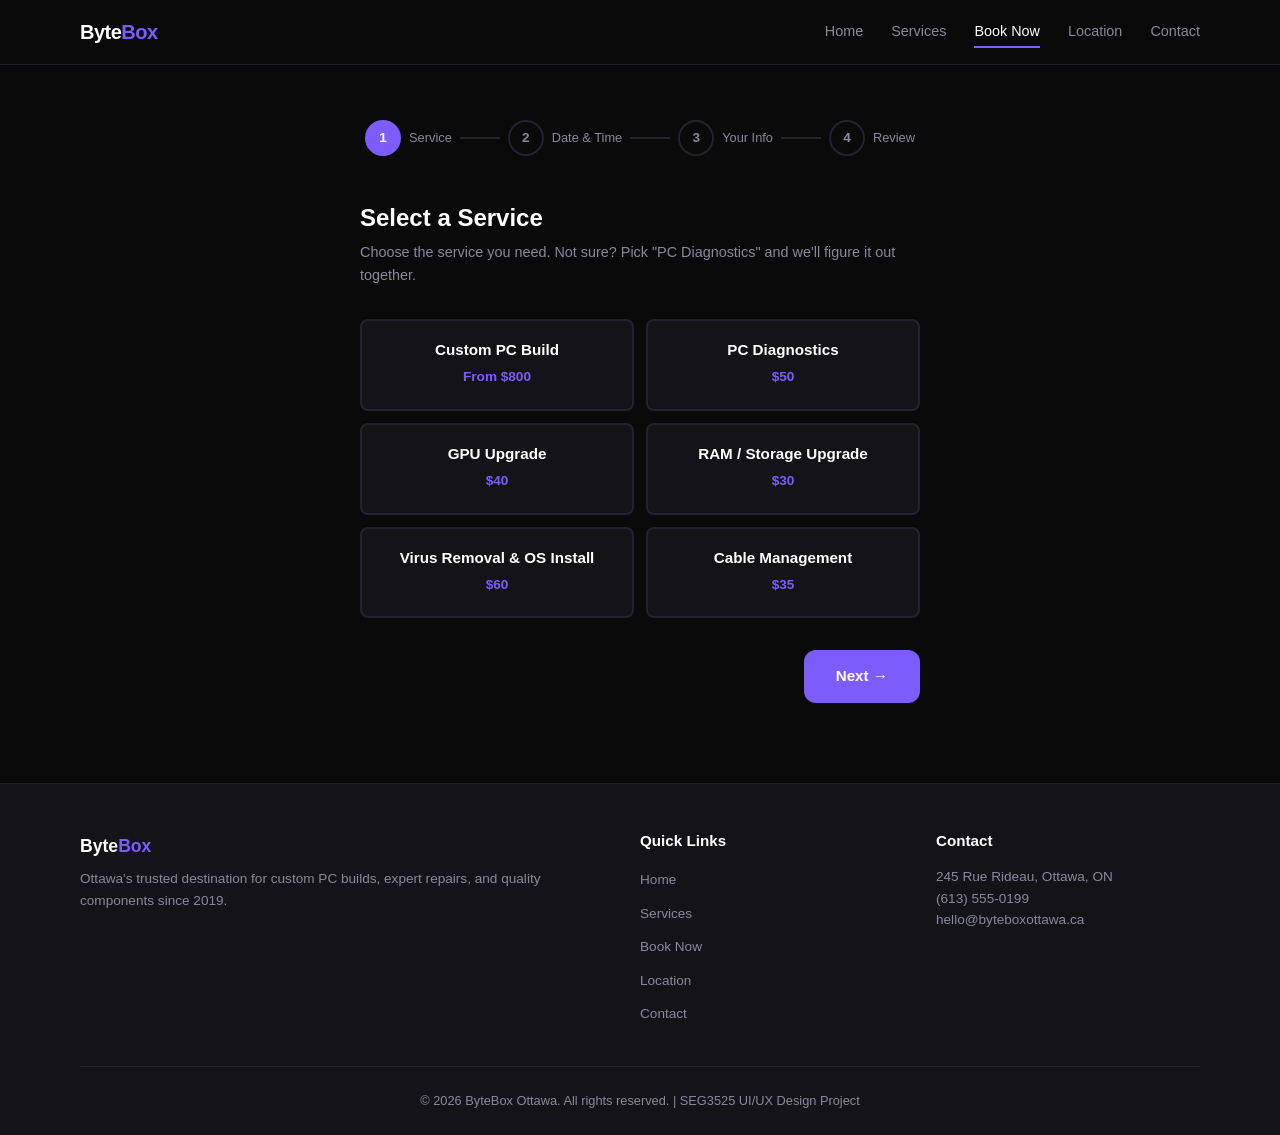
==== booking.html @ 7d493a4e "SEG3525 Project 2 - ByteBox Ottawa PC parts store" ====
<!DOCTYPE html>
<html lang="en">
<head>
  <meta charset="UTF-8">
  <meta name="viewport" content="width=device-width, initial-scale=1.0">
  <title>Book a Service — ByteBox Ottawa</title>
  <link rel="stylesheet" href="css/styles.css">
</head>
<body>

  <nav class="nav">
    <div class="container">
      <a href="index.html" class="nav-logo">Byte<span>Box</span></a>
      <div class="nav-links">
        <a href="index.html">Home</a>
        <a href="services.html">Services</a>
        <a href="booking.html">Book Now</a>
        <a href="location.html">Location</a>
        <a href="contact.html">Contact</a>
      </div>
      <div class="hamburger" aria-label="Toggle menu" role="button" tabindex="0">
        <span></span><span></span><span></span>
      </div>
    </div>
  </nav>

  <section class="booking-section">
    <div class="container">

      <!-- Progress Bar -->
      <div class="progress-bar">
        <div class="progress-step active">
          <div class="circle">1</div>
          <div class="label">Service</div>
        </div>
        <div class="progress-line"></div>
        <div class="progress-step">
          <div class="circle">2</div>
          <div class="label">Date & Time</div>
        </div>
        <div class="progress-line"></div>
        <div class="progress-step">
          <div class="circle">3</div>
          <div class="label">Your Info</div>
        </div>
        <div class="progress-line"></div>
        <div class="progress-step">
          <div class="circle">4</div>
          <div class="label">Review</div>
        </div>
      </div>

      <form id="bookingForm" novalidate>

        <!-- Step 1: Service -->
        <div class="form-step active" data-step="1">
          <h2>Select a Service</h2>
          <p class="step-desc">Choose the service you need. Not sure? Pick "PC Diagnostics" and we'll figure it out together.</p>
          <div class="service-options">
            <div class="service-option" data-service="custom-build">
              <h4>Custom PC Build</h4>
              <span>From $800</span>
            </div>
            <div class="service-option" data-service="diagnostics">
              <h4>PC Diagnostics</h4>
              <span>$50</span>
            </div>
            <div class="service-option" data-service="gpu-upgrade">
              <h4>GPU Upgrade</h4>
              <span>$40</span>
            </div>
            <div class="service-option" data-service="ram-storage">
              <h4>RAM / Storage Upgrade</h4>
              <span>$30</span>
            </div>
            <div class="service-option" data-service="virus-removal">
              <h4>Virus Removal & OS Install</h4>
              <span>$60</span>
            </div>
            <div class="service-option" data-service="cable-management">
              <h4>Cable Management</h4>
              <span>$35</span>
            </div>
          </div>
          <div class="form-actions">
            <div></div>
            <button type="button" class="btn btn-primary" data-next>Next →</button>
          </div>
        </div>

        <!-- Step 2: Date & Time -->
        <div class="form-step" data-step="2">
          <h2>Pick a Date & Time</h2>
          <p class="step-desc">We're open Monday–Saturday, 9 AM – 6 PM. Choose a slot that works for you.</p>
          <div class="form-row">
            <div class="form-group">
              <label for="bookDate">Date</label>
              <input type="date" id="bookDate" required>
              <div class="error-msg">Please select a valid future date.</div>
            </div>
            <div class="form-group">
              <label for="bookTime">Preferred Time</label>
              <select id="bookTime" required>
                <option value="">Select a time…</option>
                <option>9:00 AM</option>
                <option>10:00 AM</option>
                <option>11:00 AM</option>
                <option>12:00 PM</option>
                <option>1:00 PM</option>
                <option>2:00 PM</option>
                <option>3:00 PM</option>
                <option>4:00 PM</option>
                <option>5:00 PM</option>
              </select>
              <div class="error-msg">Please select a time.</div>
            </div>
          </div>
          <div class="form-actions">
            <button type="button" class="btn btn-secondary" data-prev>← Back</button>
            <button type="button" class="btn btn-primary" data-next>Next →</button>
          </div>
        </div>

        <!-- Step 3: Client Info -->
        <div class="form-step" data-step="3">
          <h2>Your Information</h2>
          <p class="step-desc">We'll use this to confirm your appointment and reach out if needed.</p>
          <div class="form-row">
            <div class="form-group">
              <label for="clientName">Full Name</label>
              <input type="text" id="clientName" placeholder="John Doe" required>
              <div class="error-msg">Please enter your name.</div>
            </div>
            <div class="form-group">
              <label for="clientEmail">Email</label>
              <input type="email" id="clientEmail" placeholder="john@example.com" required>
              <div class="error-msg">Please enter a valid email.</div>
            </div>
          </div>
          <div class="form-row">
            <div class="form-group">
              <label for="clientPhone">Phone</label>
              <input type="tel" id="clientPhone" placeholder="(613) 555-0100" required>
              <div class="error-msg">Please enter your phone number.</div>
            </div>
            <div class="form-group">
              <label for="bikeType">PC Type / Brand</label>
              <select id="bikeType" required>
                <option value="">Select…</option>
                <option>Desktop — Custom Build</option>
                <option>Desktop — Pre-built</option>
                <option>Laptop</option>
                <option>Workstation</option>
                <option>Other</option>
              </select>
              <div class="error-msg">Please select your PC type.</div>
            </div>
          </div>
          <div class="form-group">
            <label for="bookNotes">Additional Notes (optional)</label>
            <textarea id="bookNotes" placeholder="Describe the issue or what you're looking for…"></textarea>
          </div>
          <div class="form-actions">
            <button type="button" class="btn btn-secondary" data-prev>← Back</button>
            <button type="button" class="btn btn-primary" data-next>Review Booking →</button>
          </div>
        </div>

        <!-- Step 4: Review -->
        <div class="form-step" data-step="4">
          <h2>Review Your Booking</h2>
          <p class="step-desc">Please confirm everything looks correct before submitting.</p>
          <div class="review-block">
            <h4>Service</h4>
            <div class="review-row"><span class="label">Service</span><span id="revService"></span></div>
            <div class="review-row"><span class="label">Date</span><span id="revDate"></span></div>
            <div class="review-row"><span class="label">Time</span><span id="revTime"></span></div>
          </div>
          <div class="review-block">
            <h4>Your Details</h4>
            <div class="review-row"><span class="label">Name</span><span id="revName"></span></div>
            <div class="review-row"><span class="label">Email</span><span id="revEmail"></span></div>
            <div class="review-row"><span class="label">Phone</span><span id="revPhone"></span></div>
            <div class="review-row"><span class="label">PC Type</span><span id="revPc"></span></div>
          </div>
          <div class="form-actions">
            <button type="button" class="btn btn-secondary" data-prev>← Back</button>
            <button type="button" class="btn btn-primary" id="submitBooking">Confirm Booking ✓</button>
          </div>
        </div>

      </form>
    </div>
  </section>

  <footer class="footer">
    <div class="container">
      <div class="footer-grid">
        <div>
          <div class="footer-logo">Byte<span>Box</span></div>
          <p>Ottawa's trusted destination for custom PC builds, expert repairs, and quality components since 2019.</p>
        </div>
        <div>
          <h4>Quick Links</h4>
          <ul>
            <li><a href="index.html">Home</a></li>
            <li><a href="services.html">Services</a></li>
            <li><a href="booking.html">Book Now</a></li>
            <li><a href="location.html">Location</a></li>
            <li><a href="contact.html">Contact</a></li>
          </ul>
        </div>
        <div>
          <h4>Contact</h4>
          <p>245 Rue Rideau, Ottawa, ON</p>
          <p>(613) 555-0199</p>
          <p>hello@byteboxottawa.ca</p>
        </div>
      </div>
      <div class="footer-bottom">© 2026 ByteBox Ottawa. All rights reserved. | SEG3525 UI/UX Design Project</div>
    </div>
  </footer>

  <script src="js/main.js"></script>
</body>
</html>
---- css/styles.css ----
/* ===== RESET & BASE ===== */
*,*::before,*::after{margin:0;padding:0;box-sizing:border-box}
:root{
  --bg:#0a0a0a;--bg-card:#141418;--bg-card-hover:#1a1a22;
  --text:#e8e8ed;--text-muted:#8888a0;--text-heading:#ffffff;
  --accent:#7c5cfc;--accent-hover:#9b82fd;--accent-glow:rgba(124,92,252,.15);
  --border:#222230;--error:#f44;--success:#2ecc71;
  --radius:12px;--radius-sm:8px;
  --font:-apple-system,BlinkMacSystemFont,"Segoe UI",Roboto,Helvetica,Arial,sans-serif;
  --transition:.25s ease;
  --max-w:1120px;
}
html{scroll-behavior:smooth;font-size:16px}
body{font-family:var(--font);background:var(--bg);color:var(--text);line-height:1.6;-webkit-font-smoothing:antialiased}
a{color:var(--accent);text-decoration:none;transition:color var(--transition)}
a:hover{color:var(--accent-hover)}
img{max-width:100%;display:block}
ul{list-style:none}
button,input,select,textarea{font:inherit;color:inherit;border:none;outline:none;background:none}
h1,h2,h3,h4{color:var(--text-heading);line-height:1.2;font-weight:700}
.container{width:90%;max-width:var(--max-w);margin:0 auto}

/* ===== NAV ===== */
.nav{position:fixed;top:0;left:0;width:100%;z-index:100;background:rgba(10,10,10,.85);backdrop-filter:blur(12px);border-bottom:1px solid var(--border);transition:background var(--transition)}
.nav .container{display:flex;align-items:center;justify-content:space-between;height:64px}
.nav-logo{font-size:1.25rem;font-weight:800;color:var(--text-heading);letter-spacing:-.5px}
.nav-logo span{color:var(--accent)}
.nav-links{display:flex;gap:28px}
.nav-links a{color:var(--text-muted);font-size:.9rem;font-weight:500;position:relative;transition:color var(--transition)}
.nav-links a::after{content:"";position:absolute;bottom:-4px;left:0;width:0;height:2px;background:var(--accent);transition:width var(--transition)}
.nav-links a:hover,.nav-links a.active{color:var(--text-heading)}
.nav-links a:hover::after,.nav-links a.active::after{width:100%}
.hamburger{display:none;flex-direction:column;gap:5px;cursor:pointer;padding:4px}
.hamburger span{display:block;width:24px;height:2px;background:var(--text);transition:var(--transition)}
.hamburger.open span:nth-child(1){transform:rotate(45deg) translate(5px,5px)}
.hamburger.open span:nth-child(2){opacity:0}
.hamburger.open span:nth-child(3){transform:rotate(-45deg) translate(5px,-5px)}

/* ===== HERO ===== */
.hero{padding:140px 0 80px;text-align:center;position:relative;overflow:hidden}
.hero::before{content:"";position:absolute;top:-40%;left:50%;transform:translateX(-50%);width:600px;height:600px;background:radial-gradient(circle,var(--accent-glow) 0%,transparent 70%);pointer-events:none}
.hero h1{font-size:clamp(2rem,5vw,3.4rem);margin-bottom:16px;position:relative}
.hero p{font-size:clamp(1rem,2.5vw,1.2rem);color:var(--text-muted);max-width:560px;margin:0 auto 32px}
.btn{display:inline-flex;align-items:center;gap:8px;padding:14px 32px;border-radius:var(--radius);font-weight:600;font-size:.95rem;cursor:pointer;transition:all var(--transition)}
.btn-primary{background:var(--accent);color:#fff}
.btn-primary:hover{background:var(--accent-hover);transform:translateY(-2px);box-shadow:0 8px 24px var(--accent-glow);color:#fff}
.btn-secondary{border:1px solid var(--border);color:var(--text)}
.btn-secondary:hover{border-color:var(--accent);color:var(--accent);transform:translateY(-2px)}
.hero-actions{display:flex;gap:16px;justify-content:center;flex-wrap:wrap}

/* ===== SECTION ===== */
.section{padding:80px 0}
.section-title{font-size:clamp(1.5rem,3vw,2rem);text-align:center;margin-bottom:12px}
.section-sub{text-align:center;color:var(--text-muted);max-width:540px;margin:0 auto 48px;font-size:.95rem}

/* ===== CARDS ===== */
.card-grid{display:grid;grid-template-columns:repeat(auto-fill,minmax(300px,1fr));gap:24px}
.card{background:var(--bg-card);border:1px solid var(--border);border-radius:var(--radius);padding:32px;transition:all var(--transition);position:relative;overflow:hidden}
.card:hover{border-color:var(--accent);transform:translateY(-4px);box-shadow:0 12px 32px rgba(0,0,0,.3)}
.card-icon{width:48px;height:48px;border-radius:var(--radius-sm);background:var(--accent-glow);display:flex;align-items:center;justify-content:center;margin-bottom:20px}
.card-icon svg{width:24px;height:24px;stroke:var(--accent);fill:none;stroke-width:2;stroke-linecap:round;stroke-linejoin:round}
.card h3{font-size:1.15rem;margin-bottom:8px}
.card p{color:var(--text-muted);font-size:.9rem;margin-bottom:16px}
.card-price{font-size:1.1rem;font-weight:700;color:var(--accent)}
.card-link{display:inline-flex;align-items:center;gap:4px;font-size:.85rem;font-weight:600;color:var(--accent);margin-top:12px}
.card-link:hover{gap:8px}

/* ===== TESTIMONIALS ===== */
.testimonials-grid{display:grid;grid-template-columns:repeat(auto-fill,minmax(300px,1fr));gap:24px}
.testimonial{background:var(--bg-card);border:1px solid var(--border);border-radius:var(--radius);padding:28px}
.testimonial-stars{color:#f5a623;margin-bottom:12px;font-size:1rem;letter-spacing:2px}
.testimonial p{font-style:italic;color:var(--text-muted);margin-bottom:16px;font-size:.95rem}
.testimonial-author{font-weight:600;font-size:.9rem;color:var(--text-heading)}

/* ===== HOURS ===== */
.hours-bar{background:var(--bg-card);border:1px solid var(--border);border-radius:var(--radius);padding:32px;text-align:center;margin-top:48px}
.hours-bar h3{margin-bottom:16px}
.hours-list{display:flex;justify-content:center;gap:32px;flex-wrap:wrap}
.hours-list div{color:var(--text-muted);font-size:.9rem}
.hours-list strong{color:var(--text-heading)}

/* ===== SERVICES PAGE ===== */
.services-grid{display:grid;grid-template-columns:repeat(auto-fill,minmax(320px,1fr));gap:24px}
.service-card{background:var(--bg-card);border:1px solid var(--border);border-radius:var(--radius);padding:32px;transition:all var(--transition);cursor:pointer}
.service-card:hover{border-color:var(--accent);transform:translateY(-4px);box-shadow:0 12px 32px rgba(0,0,0,.3)}
.service-card .card-icon{margin-bottom:16px}
.service-card h3{margin-bottom:8px}
.service-card p{color:var(--text-muted);font-size:.9rem;margin-bottom:16px;min-height:40px}
.service-card .price-row{display:flex;justify-content:space-between;align-items:center}

/* ===== BOOKING ===== */
.booking-section{padding:120px 0 80px}
.progress-bar{display:flex;justify-content:center;gap:8px;margin-bottom:48px}
.progress-step{display:flex;align-items:center;gap:8px}
.progress-step .circle{width:36px;height:36px;border-radius:50%;border:2px solid var(--border);display:flex;align-items:center;justify-content:center;font-size:.85rem;font-weight:700;color:var(--text-muted);transition:all var(--transition)}
.progress-step.active .circle{border-color:var(--accent);background:var(--accent);color:#fff}
.progress-step.done .circle{border-color:var(--success);background:var(--success);color:#fff}
.progress-step .label{font-size:.8rem;color:var(--text-muted);display:none}
.progress-line{width:40px;height:2px;background:var(--border);align-self:center}
.progress-line.active{background:var(--accent)}

.form-step{display:none;max-width:560px;margin:0 auto}
.form-step.active{display:block;animation:fadeUp .35s ease}
@keyframes fadeUp{from{opacity:0;transform:translateY(16px)}to{opacity:1;transform:translateY(0)}}
.form-step h2{font-size:1.5rem;margin-bottom:8px}
.form-step .step-desc{color:var(--text-muted);margin-bottom:32px;font-size:.9rem}

.service-options{display:grid;grid-template-columns:1fr 1fr;gap:12px}
.service-option{background:var(--bg-card);border:2px solid var(--border);border-radius:var(--radius-sm);padding:20px;cursor:pointer;transition:all var(--transition);text-align:center}
.service-option:hover{border-color:var(--accent)}
.service-option.selected{border-color:var(--accent);background:var(--accent-glow)}
.service-option h4{font-size:.95rem;margin-bottom:4px}
.service-option span{font-size:.85rem;color:var(--accent);font-weight:600}

.form-group{margin-bottom:20px}
.form-group label{display:block;font-size:.85rem;font-weight:600;margin-bottom:6px;color:var(--text-heading)}
.form-group input,.form-group select,.form-group textarea{width:100%;padding:12px 16px;background:var(--bg-card);border:1px solid var(--border);border-radius:var(--radius-sm);color:var(--text);font-size:.95rem;transition:border-color var(--transition)}
.form-group input:focus,.form-group select:focus,.form-group textarea:focus{border-color:var(--accent)}
.form-group textarea{resize:vertical;min-height:100px}
.form-group .error-msg{color:var(--error);font-size:.8rem;margin-top:4px;display:none}
.form-group.has-error input,.form-group.has-error select{border-color:var(--error)}
.form-group.has-error .error-msg{display:block}
.form-row{display:grid;grid-template-columns:1fr 1fr;gap:16px}

.form-actions{display:flex;justify-content:space-between;margin-top:32px;gap:12px}

/* Review */
.review-block{background:var(--bg-card);border:1px solid var(--border);border-radius:var(--radius);padding:24px;margin-bottom:24px}
.review-block h4{margin-bottom:12px;font-size:1rem}
.review-row{display:flex;justify-content:space-between;padding:8px 0;border-bottom:1px solid var(--border);font-size:.9rem}
.review-row:last-child{border:none}
.review-row .label{color:var(--text-muted)}

/* ===== CONFIRMATION ===== */
.confirm-box{max-width:560px;margin:0 auto;text-align:center;padding:120px 0 80px}
.confirm-icon{width:80px;height:80px;border-radius:50%;background:rgba(46,204,113,.15);display:flex;align-items:center;justify-content:center;margin:0 auto 24px}
.confirm-icon svg{width:40px;height:40px;stroke:var(--success);fill:none;stroke-width:2.5}
.confirm-box h1{font-size:2rem;margin-bottom:8px}
.confirm-box .ref{color:var(--accent);font-size:1.1rem;margin-bottom:32px}
.confirm-details{background:var(--bg-card);border:1px solid var(--border);border-radius:var(--radius);padding:24px;text-align:left;margin-bottom:32px}
.confirm-details .review-row .label{color:var(--text-muted)}
.confirm-actions{display:flex;gap:12px;justify-content:center;flex-wrap:wrap}

/* ===== LOCATION ===== */
.map-container{border-radius:var(--radius);overflow:hidden;border:1px solid var(--border);margin-bottom:48px}
.map-container iframe{width:100%;height:400px;border:0}
.location-grid{display:grid;grid-template-columns:1fr 1fr;gap:24px}
.info-card{background:var(--bg-card);border:1px solid var(--border);border-radius:var(--radius);padding:28px}
.info-card h3{margin-bottom:16px;font-size:1.1rem}
.info-card p,.info-card li{color:var(--text-muted);font-size:.9rem;margin-bottom:8px}
.info-card li{padding-left:16px;position:relative}
.info-card li::before{content:"→";position:absolute;left:0;color:var(--accent)}
.hours-table{width:100%}
.hours-table tr{border-bottom:1px solid var(--border)}
.hours-table td{padding:10px 0;font-size:.9rem}
.hours-table td:first-child{color:var(--text-heading);font-weight:500}
.hours-table td:last-child{text-align:right;color:var(--text-muted)}

/* ===== CONTACT ===== */
.contact-grid{display:grid;grid-template-columns:1fr 1fr;gap:32px}
.contact-form{background:var(--bg-card);border:1px solid var(--border);border-radius:var(--radius);padding:32px}
.contact-info-panel h3{margin-bottom:16px;font-size:1.1rem}
.contact-info-panel .info-item{display:flex;gap:12px;align-items:flex-start;margin-bottom:20px}
.contact-info-panel .info-item .icon-wrap{width:40px;height:40px;border-radius:var(--radius-sm);background:var(--accent-glow);display:flex;align-items:center;justify-content:center;flex-shrink:0}
.contact-info-panel .info-item .icon-wrap svg{width:20px;height:20px;stroke:var(--accent);fill:none;stroke-width:2}
.contact-info-panel .info-item .info-text p{color:var(--text-muted);font-size:.9rem}
.contact-info-panel .info-item .info-text strong{color:var(--text-heading);font-size:.9rem}
.social-links{display:flex;gap:12px;margin-top:24px}
.social-links a{width:40px;height:40px;border-radius:var(--radius-sm);border:1px solid var(--border);display:flex;align-items:center;justify-content:center;transition:all var(--transition)}
.social-links a:hover{border-color:var(--accent);background:var(--accent-glow)}
.social-links a svg{width:18px;height:18px;stroke:var(--text-muted);fill:none;stroke-width:2}
.social-links a:hover svg{stroke:var(--accent)}

/* FAQ */
.faq-section{margin-top:64px}
.faq-item{background:var(--bg-card);border:1px solid var(--border);border-radius:var(--radius-sm);margin-bottom:12px;overflow:hidden}
.faq-question{padding:20px 24px;cursor:pointer;display:flex;justify-content:space-between;align-items:center;font-weight:600;font-size:.95rem;transition:color var(--transition)}
.faq-question:hover{color:var(--accent)}
.faq-question .arrow{transition:transform var(--transition);color:var(--text-muted)}
.faq-item.open .faq-question .arrow{transform:rotate(180deg)}
.faq-answer{max-height:0;overflow:hidden;transition:max-height .35s ease,padding .35s ease}
.faq-item.open .faq-answer{max-height:200px}
.faq-answer p{padding:0 24px 20px;color:var(--text-muted);font-size:.9rem}

/* ===== FOOTER ===== */
.footer{background:var(--bg-card);border-top:1px solid var(--border);padding:48px 0 24px}
.footer-grid{display:grid;grid-template-columns:2fr 1fr 1fr;gap:32px;margin-bottom:32px}
.footer h4{font-size:.95rem;margin-bottom:16px}
.footer p,.footer a{color:var(--text-muted);font-size:.85rem}
.footer ul li{margin-bottom:8px}
.footer ul a:hover{color:var(--accent)}
.footer-logo{font-size:1.1rem;font-weight:800;color:var(--text-heading);margin-bottom:8px}
.footer-logo span{color:var(--accent)}
.footer-bottom{border-top:1px solid var(--border);padding-top:24px;text-align:center;color:var(--text-muted);font-size:.8rem}

/* ===== TOAST ===== */
.toast{position:fixed;bottom:24px;right:24px;background:var(--success);color:#fff;padding:14px 24px;border-radius:var(--radius-sm);font-size:.9rem;font-weight:600;transform:translateY(100px);opacity:0;transition:all .35s ease;z-index:200}
.toast.show{transform:translateY(0);opacity:1}

/* ===== PAGE HEADER ===== */
.page-header{padding:120px 0 40px;text-align:center}
.page-header h1{font-size:clamp(1.8rem,4vw,2.4rem);margin-bottom:8px}
.page-header p{color:var(--text-muted);font-size:1rem}

/* ===== RESPONSIVE ===== */
@media(max-width:768px){
  .nav-links{position:fixed;top:64px;left:0;width:100%;background:rgba(10,10,10,.97);flex-direction:column;align-items:center;gap:0;padding:0;max-height:0;overflow:hidden;transition:max-height .35s ease;border-bottom:1px solid var(--border)}
  .nav-links.open{max-height:400px;padding:16px 0}
  .nav-links a{padding:12px 0;width:100%;text-align:center}
  .hamburger{display:flex}
  .card-grid,.services-grid,.service-options{grid-template-columns:1fr}
  .testimonials-grid{grid-template-columns:1fr}
  .location-grid,.contact-grid{grid-template-columns:1fr}
  .form-row{grid-template-columns:1fr}
  .footer-grid{grid-template-columns:1fr}
  .hours-list{flex-direction:column;gap:8px}
  .progress-step .label{display:none}
  .hero{padding:120px 0 60px}
  .section{padding:60px 0}
}
@media(min-width:769px){
  .progress-step .label{display:block}
}
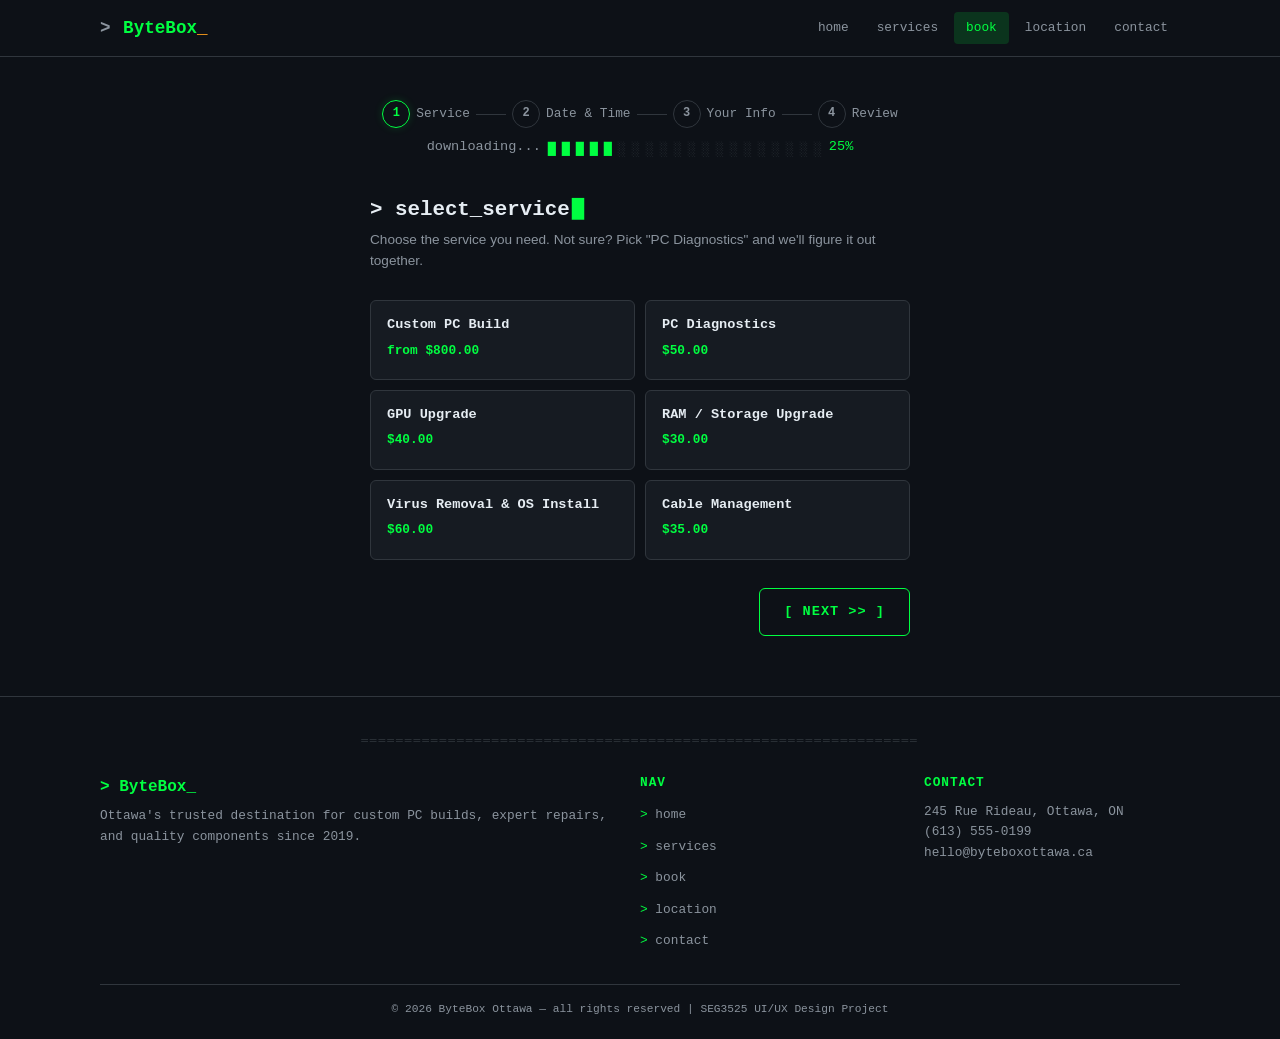
==== commit d43ec336: "Redesign: retro terminal PC enthusiast theme" ====
--- a/booking.html
+++ b/booking.html
@@ -10,13 +10,13 @@
 
   <nav class="nav">
     <div class="container">
-      <a href="index.html" class="nav-logo">Byte<span>Box</span></a>
+      <a href="index.html" class="nav-logo"><span class="prompt">></span> ByteBox<span>_</span></a>
       <div class="nav-links">
-        <a href="index.html">Home</a>
-        <a href="services.html">Services</a>
-        <a href="booking.html">Book Now</a>
-        <a href="location.html">Location</a>
-        <a href="contact.html">Contact</a>
+        <a href="index.html">home</a>
+        <a href="services.html">services</a>
+        <a href="booking.html">book</a>
+        <a href="location.html">location</a>
+        <a href="contact.html">contact</a>
       </div>
       <div class="hamburger" aria-label="Toggle menu" role="button" tabindex="0">
         <span></span><span></span><span></span>
@@ -27,26 +27,33 @@
   <section class="booking-section">
     <div class="container">
 
-      <!-- Progress Bar -->
+      <!-- Progress Bar (terminal style) -->
       <div class="progress-bar">
-        <div class="progress-step active">
-          <div class="circle">1</div>
-          <div class="label">Service</div>
-        </div>
-        <div class="progress-line"></div>
-        <div class="progress-step">
-          <div class="circle">2</div>
-          <div class="label">Date & Time</div>
-        </div>
-        <div class="progress-line"></div>
-        <div class="progress-step">
-          <div class="circle">3</div>
-          <div class="label">Your Info</div>
-        </div>
-        <div class="progress-line"></div>
-        <div class="progress-step">
-          <div class="circle">4</div>
-          <div class="label">Review</div>
+        <div class="progress-steps">
+          <div class="progress-step active">
+            <div class="circle">1</div>
+            <div class="label">Service</div>
+          </div>
+          <div class="progress-line"></div>
+          <div class="progress-step">
+            <div class="circle">2</div>
+            <div class="label">Date & Time</div>
+          </div>
+          <div class="progress-line"></div>
+          <div class="progress-step">
+            <div class="circle">3</div>
+            <div class="label">Your Info</div>
+          </div>
+          <div class="progress-line"></div>
+          <div class="progress-step">
+            <div class="circle">4</div>
+            <div class="label">Review</div>
+          </div>
+        </div>
+        <div class="progress-bar-visual">
+          <span id="progressText">downloading... </span>
+          <div class="bar" id="progressBar"></div>
+          <span class="progress-label" id="progressPct">25%</span>
         </div>
       </div>
 
@@ -54,54 +61,54 @@
 
         <!-- Step 1: Service -->
         <div class="form-step active" data-step="1">
-          <h2>Select a Service</h2>
+          <h2>> select_service<span class="cursor"></span></h2>
           <p class="step-desc">Choose the service you need. Not sure? Pick "PC Diagnostics" and we'll figure it out together.</p>
           <div class="service-options">
             <div class="service-option" data-service="custom-build">
               <h4>Custom PC Build</h4>
-              <span>From $800</span>
+              <span>from $800.00</span>
             </div>
             <div class="service-option" data-service="diagnostics">
               <h4>PC Diagnostics</h4>
-              <span>$50</span>
+              <span>$50.00</span>
             </div>
             <div class="service-option" data-service="gpu-upgrade">
               <h4>GPU Upgrade</h4>
-              <span>$40</span>
+              <span>$40.00</span>
             </div>
             <div class="service-option" data-service="ram-storage">
               <h4>RAM / Storage Upgrade</h4>
-              <span>$30</span>
+              <span>$30.00</span>
             </div>
             <div class="service-option" data-service="virus-removal">
               <h4>Virus Removal & OS Install</h4>
-              <span>$60</span>
+              <span>$60.00</span>
             </div>
             <div class="service-option" data-service="cable-management">
               <h4>Cable Management</h4>
-              <span>$35</span>
+              <span>$35.00</span>
             </div>
           </div>
           <div class="form-actions">
             <div></div>
-            <button type="button" class="btn btn-primary" data-next>Next →</button>
+            <button type="button" class="btn btn-primary" data-next>[ NEXT >> ]</button>
           </div>
         </div>
 
         <!-- Step 2: Date & Time -->
         <div class="form-step" data-step="2">
-          <h2>Pick a Date & Time</h2>
+          <h2>> pick_datetime<span class="cursor"></span></h2>
           <p class="step-desc">We're open Monday–Saturday, 9 AM – 6 PM. Choose a slot that works for you.</p>
           <div class="form-row">
             <div class="form-group">
-              <label for="bookDate">Date</label>
+              <label for="bookDate">date:</label>
               <input type="date" id="bookDate" required>
-              <div class="error-msg">Please select a valid future date.</div>
-            </div>
-            <div class="form-group">
-              <label for="bookTime">Preferred Time</label>
+              <div class="error-msg">ERR: please select a valid future date.</div>
+            </div>
+            <div class="form-group">
+              <label for="bookTime">time:</label>
               <select id="bookTime" required>
-                <option value="">Select a time…</option>
+                <option value="">select a time…</option>
                 <option>9:00 AM</option>
                 <option>10:00 AM</option>
                 <option>11:00 AM</option>
@@ -112,80 +119,80 @@
                 <option>4:00 PM</option>
                 <option>5:00 PM</option>
               </select>
-              <div class="error-msg">Please select a time.</div>
-            </div>
-          </div>
-          <div class="form-actions">
-            <button type="button" class="btn btn-secondary" data-prev>← Back</button>
-            <button type="button" class="btn btn-primary" data-next>Next →</button>
+              <div class="error-msg">ERR: please select a time.</div>
+            </div>
+          </div>
+          <div class="form-actions">
+            <button type="button" class="btn btn-secondary" data-prev><< back</button>
+            <button type="button" class="btn btn-primary" data-next>[ NEXT >> ]</button>
           </div>
         </div>
 
         <!-- Step 3: Client Info -->
         <div class="form-step" data-step="3">
-          <h2>Your Information</h2>
+          <h2>> user_info<span class="cursor"></span></h2>
           <p class="step-desc">We'll use this to confirm your appointment and reach out if needed.</p>
           <div class="form-row">
             <div class="form-group">
-              <label for="clientName">Full Name</label>
-              <input type="text" id="clientName" placeholder="John Doe" required>
-              <div class="error-msg">Please enter your name.</div>
-            </div>
-            <div class="form-group">
-              <label for="clientEmail">Email</label>
+              <label for="clientName">name:</label>
+              <input type="text" id="clientName" placeholder="john_doe" required>
+              <div class="error-msg">ERR: please enter your name.</div>
+            </div>
+            <div class="form-group">
+              <label for="clientEmail">email:</label>
               <input type="email" id="clientEmail" placeholder="john@example.com" required>
-              <div class="error-msg">Please enter a valid email.</div>
+              <div class="error-msg">ERR: please enter a valid email.</div>
             </div>
           </div>
           <div class="form-row">
             <div class="form-group">
-              <label for="clientPhone">Phone</label>
+              <label for="clientPhone">phone:</label>
               <input type="tel" id="clientPhone" placeholder="(613) 555-0100" required>
-              <div class="error-msg">Please enter your phone number.</div>
-            </div>
-            <div class="form-group">
-              <label for="bikeType">PC Type / Brand</label>
+              <div class="error-msg">ERR: please enter your phone number.</div>
+            </div>
+            <div class="form-group">
+              <label for="bikeType">pc_type:</label>
               <select id="bikeType" required>
-                <option value="">Select…</option>
+                <option value="">select…</option>
                 <option>Desktop — Custom Build</option>
                 <option>Desktop — Pre-built</option>
                 <option>Laptop</option>
                 <option>Workstation</option>
                 <option>Other</option>
               </select>
-              <div class="error-msg">Please select your PC type.</div>
+              <div class="error-msg">ERR: please select your PC type.</div>
             </div>
           </div>
           <div class="form-group">
-            <label for="bookNotes">Additional Notes (optional)</label>
-            <textarea id="bookNotes" placeholder="Describe the issue or what you're looking for…"></textarea>
-          </div>
-          <div class="form-actions">
-            <button type="button" class="btn btn-secondary" data-prev>← Back</button>
-            <button type="button" class="btn btn-primary" data-next>Review Booking →</button>
+            <label for="bookNotes">notes: (optional)</label>
+            <textarea id="bookNotes" placeholder="describe the issue or what you're looking for…"></textarea>
+          </div>
+          <div class="form-actions">
+            <button type="button" class="btn btn-secondary" data-prev><< back</button>
+            <button type="button" class="btn btn-primary" data-next>[ REVIEW >> ]</button>
           </div>
         </div>
 
         <!-- Step 4: Review -->
         <div class="form-step" data-step="4">
-          <h2>Review Your Booking</h2>
+          <h2>> review_booking<span class="cursor"></span></h2>
           <p class="step-desc">Please confirm everything looks correct before submitting.</p>
           <div class="review-block">
-            <h4>Service</h4>
-            <div class="review-row"><span class="label">Service</span><span id="revService"></span></div>
-            <div class="review-row"><span class="label">Date</span><span id="revDate"></span></div>
-            <div class="review-row"><span class="label">Time</span><span id="revTime"></span></div>
+            <h4>// service_details</h4>
+            <div class="review-row"><span class="label">service</span><span id="revService"></span></div>
+            <div class="review-row"><span class="label">date</span><span id="revDate"></span></div>
+            <div class="review-row"><span class="label">time</span><span id="revTime"></span></div>
           </div>
           <div class="review-block">
-            <h4>Your Details</h4>
-            <div class="review-row"><span class="label">Name</span><span id="revName"></span></div>
-            <div class="review-row"><span class="label">Email</span><span id="revEmail"></span></div>
-            <div class="review-row"><span class="label">Phone</span><span id="revPhone"></span></div>
-            <div class="review-row"><span class="label">PC Type</span><span id="revPc"></span></div>
-          </div>
-          <div class="form-actions">
-            <button type="button" class="btn btn-secondary" data-prev>← Back</button>
-            <button type="button" class="btn btn-primary" id="submitBooking">Confirm Booking ✓</button>
+            <h4>// user_details</h4>
+            <div class="review-row"><span class="label">name</span><span id="revName"></span></div>
+            <div class="review-row"><span class="label">email</span><span id="revEmail"></span></div>
+            <div class="review-row"><span class="label">phone</span><span id="revPhone"></span></div>
+            <div class="review-row"><span class="label">pc_type</span><span id="revPc"></span></div>
+          </div>
+          <div class="form-actions">
+            <button type="button" class="btn btn-secondary" data-prev><< back</button>
+            <button type="button" class="btn btn-primary" id="submitBooking">[ EXECUTE ]</button>
           </div>
         </div>
 
@@ -195,19 +202,20 @@
 
   <footer class="footer">
     <div class="container">
+      <div class="footer-divider">════════════════════════════════════════════════════════════════</div>
       <div class="footer-grid">
         <div>
-          <div class="footer-logo">Byte<span>Box</span></div>
+          <div class="footer-logo">> ByteBox_</div>
           <p>Ottawa's trusted destination for custom PC builds, expert repairs, and quality components since 2019.</p>
         </div>
         <div>
-          <h4>Quick Links</h4>
+          <h4>Nav</h4>
           <ul>
-            <li><a href="index.html">Home</a></li>
-            <li><a href="services.html">Services</a></li>
-            <li><a href="booking.html">Book Now</a></li>
-            <li><a href="location.html">Location</a></li>
-            <li><a href="contact.html">Contact</a></li>
+            <li><a href="index.html">home</a></li>
+            <li><a href="services.html">services</a></li>
+            <li><a href="booking.html">book</a></li>
+            <li><a href="location.html">location</a></li>
+            <li><a href="contact.html">contact</a></li>
           </ul>
         </div>
         <div>
@@ -217,7 +225,7 @@
           <p>hello@byteboxottawa.ca</p>
         </div>
       </div>
-      <div class="footer-bottom">© 2026 ByteBox Ottawa. All rights reserved. | SEG3525 UI/UX Design Project</div>
+      <div class="footer-bottom">© 2026 ByteBox Ottawa — all rights reserved | SEG3525 UI/UX Design Project</div>
     </div>
   </footer>
 
--- a/css/styles.css
+++ b/css/styles.css
@@ -1,222 +1,268 @@
 /* ===== RESET & BASE ===== */
 *,*::before,*::after{margin:0;padding:0;box-sizing:border-box}
 :root{
-  --bg:#0a0a0a;--bg-card:#141418;--bg-card-hover:#1a1a22;
-  --text:#e8e8ed;--text-muted:#8888a0;--text-heading:#ffffff;
-  --accent:#7c5cfc;--accent-hover:#9b82fd;--accent-glow:rgba(124,92,252,.15);
-  --border:#222230;--error:#f44;--success:#2ecc71;
-  --radius:12px;--radius-sm:8px;
+  --bg:#0d1117;--bg-card:#161b22;--bg-card-hover:#1c2333;
+  --text:#c9d1d9;--text-muted:#8b949e;--text-heading:#e6edf3;
+  --accent:#00ff41;--accent-dim:rgba(0,255,65,.15);--accent-glow:rgba(0,255,65,.25);
+  --amber:#ff9f1c;--amber-dim:rgba(255,159,28,.12);
+  --border:#30363d;--error:#f85149;--success:#00ff41;
+  --radius:6px;--radius-sm:4px;
   --font:-apple-system,BlinkMacSystemFont,"Segoe UI",Roboto,Helvetica,Arial,sans-serif;
-  --transition:.25s ease;
-  --max-w:1120px;
+  --mono:'Courier New',Courier,'Lucida Console',monospace;
+  --transition:.2s ease;
+  --max-w:1080px;
 }
 html{scroll-behavior:smooth;font-size:16px}
 body{font-family:var(--font);background:var(--bg);color:var(--text);line-height:1.6;-webkit-font-smoothing:antialiased}
 a{color:var(--accent);text-decoration:none;transition:color var(--transition)}
-a:hover{color:var(--accent-hover)}
+a:hover{color:var(--amber)}
 img{max-width:100%;display:block}
 ul{list-style:none}
 button,input,select,textarea{font:inherit;color:inherit;border:none;outline:none;background:none}
-h1,h2,h3,h4{color:var(--text-heading);line-height:1.2;font-weight:700}
+h1,h2,h3,h4{color:var(--text-heading);line-height:1.2;font-weight:700;font-family:var(--mono)}
 .container{width:90%;max-width:var(--max-w);margin:0 auto}
 
-/* ===== NAV ===== */
-.nav{position:fixed;top:0;left:0;width:100%;z-index:100;background:rgba(10,10,10,.85);backdrop-filter:blur(12px);border-bottom:1px solid var(--border);transition:background var(--transition)}
-.nav .container{display:flex;align-items:center;justify-content:space-between;height:64px}
-.nav-logo{font-size:1.25rem;font-weight:800;color:var(--text-heading);letter-spacing:-.5px}
-.nav-logo span{color:var(--accent)}
-.nav-links{display:flex;gap:28px}
-.nav-links a{color:var(--text-muted);font-size:.9rem;font-weight:500;position:relative;transition:color var(--transition)}
-.nav-links a::after{content:"";position:absolute;bottom:-4px;left:0;width:0;height:2px;background:var(--accent);transition:width var(--transition)}
-.nav-links a:hover,.nav-links a.active{color:var(--text-heading)}
-.nav-links a:hover::after,.nav-links a.active::after{width:100%}
+/* ===== CURSOR BLINK ===== */
+@keyframes blink{0%,50%{opacity:1}51%,100%{opacity:0}}
+.cursor::after{content:"█";color:var(--accent);animation:blink 1s step-end infinite;margin-left:2px}
+
+/* ===== SCANLINES ===== */
+.scanlines::after{content:"";position:absolute;top:0;left:0;width:100%;height:100%;background:repeating-linear-gradient(0deg,transparent,transparent 2px,rgba(0,0,0,.08) 2px,rgba(0,0,0,.08) 4px);pointer-events:none;z-index:1}
+
+/* ===== NAV (terminal bar) ===== */
+.nav{position:fixed;top:0;left:0;width:100%;z-index:100;background:var(--bg);border-bottom:1px solid var(--border);font-family:var(--mono)}
+.nav .container{display:flex;align-items:center;justify-content:space-between;height:56px}
+.nav-logo{font-size:1.1rem;font-weight:700;color:var(--accent);letter-spacing:0}
+.nav-logo .prompt{color:var(--text-muted);margin-right:2px}
+.nav-logo span{color:var(--amber)}
+.nav-links{display:flex;gap:4px}
+.nav-links a{color:var(--text-muted);font-size:.8rem;font-weight:500;padding:6px 12px;border-radius:var(--radius-sm);transition:all var(--transition);font-family:var(--mono)}
+.nav-links a:hover,.nav-links a.active{color:var(--accent);background:var(--accent-dim)}
 .hamburger{display:none;flex-direction:column;gap:5px;cursor:pointer;padding:4px}
-.hamburger span{display:block;width:24px;height:2px;background:var(--text);transition:var(--transition)}
+.hamburger span{display:block;width:22px;height:2px;background:var(--accent);transition:var(--transition)}
 .hamburger.open span:nth-child(1){transform:rotate(45deg) translate(5px,5px)}
 .hamburger.open span:nth-child(2){opacity:0}
 .hamburger.open span:nth-child(3){transform:rotate(-45deg) translate(5px,-5px)}
 
 /* ===== HERO ===== */
-.hero{padding:140px 0 80px;text-align:center;position:relative;overflow:hidden}
-.hero::before{content:"";position:absolute;top:-40%;left:50%;transform:translateX(-50%);width:600px;height:600px;background:radial-gradient(circle,var(--accent-glow) 0%,transparent 70%);pointer-events:none}
-.hero h1{font-size:clamp(2rem,5vw,3.4rem);margin-bottom:16px;position:relative}
-.hero p{font-size:clamp(1rem,2.5vw,1.2rem);color:var(--text-muted);max-width:560px;margin:0 auto 32px}
-.btn{display:inline-flex;align-items:center;gap:8px;padding:14px 32px;border-radius:var(--radius);font-weight:600;font-size:.95rem;cursor:pointer;transition:all var(--transition)}
-.btn-primary{background:var(--accent);color:#fff}
-.btn-primary:hover{background:var(--accent-hover);transform:translateY(-2px);box-shadow:0 8px 24px var(--accent-glow);color:#fff}
-.btn-secondary{border:1px solid var(--border);color:var(--text)}
-.btn-secondary:hover{border-color:var(--accent);color:var(--accent);transform:translateY(-2px)}
-.hero-actions{display:flex;gap:16px;justify-content:center;flex-wrap:wrap}
+.hero{padding:120px 0 60px;position:relative;overflow:hidden}
+.hero-inner{display:grid;grid-template-columns:1fr 1fr;gap:40px;align-items:center}
+.hero-text h1{font-size:clamp(1.8rem,4vw,2.8rem);margin-bottom:16px;color:var(--text-heading)}
+.hero-text h1 .accent{color:var(--accent)}
+.hero-text p{font-size:clamp(.9rem,2vw,1.05rem);color:var(--text-muted);max-width:440px;margin-bottom:28px;font-family:var(--font)}
+.hero-ascii{font-family:var(--mono);font-size:clamp(.45rem,.9vw,.7rem);line-height:1.15;color:var(--accent);opacity:.7;white-space:pre;text-align:right;user-select:none}
+.btn{display:inline-flex;align-items:center;gap:8px;padding:12px 24px;border-radius:var(--radius);font-weight:600;font-size:.85rem;cursor:pointer;transition:all var(--transition);font-family:var(--mono)}
+.btn-primary{background:transparent;color:var(--accent);border:1px solid var(--accent);text-transform:uppercase;letter-spacing:1px}
+.btn-primary:hover{background:var(--accent);color:var(--bg);box-shadow:0 0 20px var(--accent-glow);transform:translateY(-1px)}
+.btn-secondary{border:1px solid var(--border);color:var(--text-muted)}
+.btn-secondary:hover{border-color:var(--amber);color:var(--amber);transform:translateY(-1px)}
+.hero-actions{display:flex;gap:12px;flex-wrap:wrap}
 
 /* ===== SECTION ===== */
-.section{padding:80px 0}
-.section-title{font-size:clamp(1.5rem,3vw,2rem);text-align:center;margin-bottom:12px}
-.section-sub{text-align:center;color:var(--text-muted);max-width:540px;margin:0 auto 48px;font-size:.95rem}
-
-/* ===== CARDS ===== */
-.card-grid{display:grid;grid-template-columns:repeat(auto-fill,minmax(300px,1fr));gap:24px}
-.card{background:var(--bg-card);border:1px solid var(--border);border-radius:var(--radius);padding:32px;transition:all var(--transition);position:relative;overflow:hidden}
-.card:hover{border-color:var(--accent);transform:translateY(-4px);box-shadow:0 12px 32px rgba(0,0,0,.3)}
-.card-icon{width:48px;height:48px;border-radius:var(--radius-sm);background:var(--accent-glow);display:flex;align-items:center;justify-content:center;margin-bottom:20px}
-.card-icon svg{width:24px;height:24px;stroke:var(--accent);fill:none;stroke-width:2;stroke-linecap:round;stroke-linejoin:round}
-.card h3{font-size:1.15rem;margin-bottom:8px}
-.card p{color:var(--text-muted);font-size:.9rem;margin-bottom:16px}
-.card-price{font-size:1.1rem;font-weight:700;color:var(--accent)}
-.card-link{display:inline-flex;align-items:center;gap:4px;font-size:.85rem;font-weight:600;color:var(--accent);margin-top:12px}
-.card-link:hover{gap:8px}
-
-/* ===== TESTIMONIALS ===== */
-.testimonials-grid{display:grid;grid-template-columns:repeat(auto-fill,minmax(300px,1fr));gap:24px}
-.testimonial{background:var(--bg-card);border:1px solid var(--border);border-radius:var(--radius);padding:28px}
-.testimonial-stars{color:#f5a623;margin-bottom:12px;font-size:1rem;letter-spacing:2px}
-.testimonial p{font-style:italic;color:var(--text-muted);margin-bottom:16px;font-size:.95rem}
-.testimonial-author{font-weight:600;font-size:.9rem;color:var(--text-heading)}
+.section{padding:64px 0}
+.section-title{font-size:clamp(1.3rem,2.5vw,1.6rem);margin-bottom:8px}
+.section-title.center{text-align:center}
+.section-sub{color:var(--text-muted);max-width:520px;font-size:.9rem;margin-bottom:40px;font-family:var(--font)}
+.section-sub.center{text-align:center;margin-left:auto;margin-right:auto}
+.section-header{text-align:center;margin-bottom:40px}
+.section-header .prefix{color:var(--accent);font-family:var(--mono);font-size:.8rem;display:block;margin-bottom:4px}
+
+/* ===== TERMINAL CARDS ===== */
+.card-grid{display:grid;grid-template-columns:repeat(auto-fill,minmax(300px,1fr));gap:20px}
+.card,.service-card{background:var(--bg-card);border:1px solid var(--border);border-radius:var(--radius);overflow:hidden;transition:all var(--transition);position:relative}
+.card:hover,.service-card:hover{border-color:var(--accent);box-shadow:0 0 16px rgba(0,255,65,.1)}
+.card-titlebar,.service-card-titlebar{display:flex;align-items:center;gap:8px;padding:10px 14px;background:rgba(0,0,0,.3);border-bottom:1px solid var(--border);font-family:var(--mono);font-size:.75rem;color:var(--text-muted)}
+.card-titlebar .dots,.service-card-titlebar .dots{display:flex;gap:5px}
+.card-titlebar .dots span,.service-card-titlebar .dots span{width:10px;height:10px;border-radius:50%;display:block}
+.card-titlebar .dots span:nth-child(1){background:#ff5f57}
+.card-titlebar .dots span:nth-child(2){background:#febc2e}
+.card-titlebar .dots span:nth-child(3){background:#28c840}
+.card-body,.service-card-body{padding:24px}
+.card-body h3,.service-card-body h3{font-size:1rem;margin-bottom:8px}
+.card-body p,.service-card-body p{color:var(--text-muted);font-size:.85rem;margin-bottom:14px;font-family:var(--font);line-height:1.5}
+.card-price{font-family:var(--mono);font-size:1rem;font-weight:700;color:var(--accent)}
+.card-link{display:inline-flex;align-items:center;gap:4px;font-size:.8rem;font-weight:600;color:var(--accent);font-family:var(--mono)}
+.card-link:hover{color:var(--amber);gap:8px}
+.price-row{display:flex;justify-content:space-between;align-items:center;margin-top:8px}
+
+/* ===== TESTIMONIALS (code comments) ===== */
+.testimonials-grid{display:grid;grid-template-columns:repeat(auto-fill,minmax(300px,1fr));gap:20px}
+.testimonial{background:var(--bg-card);border:1px solid var(--border);border-radius:var(--radius);padding:24px;position:relative}
+.testimonial::before{content:"/*";font-family:var(--mono);color:var(--accent);opacity:.5;font-size:.85rem;display:block;margin-bottom:8px}
+.testimonial::after{content:"*/";font-family:var(--mono);color:var(--accent);opacity:.5;font-size:.85rem;display:block;margin-top:8px;text-align:right}
+.testimonial-stars{color:var(--amber);margin-bottom:8px;font-size:.85rem;letter-spacing:2px}
+.testimonial p{color:var(--text-muted);margin-bottom:12px;font-size:.9rem;font-style:italic;padding-left:12px;border-left:2px solid var(--accent-dim)}
+.testimonial-author{font-weight:600;font-size:.8rem;color:var(--accent);font-family:var(--mono)}
 
 /* ===== HOURS ===== */
-.hours-bar{background:var(--bg-card);border:1px solid var(--border);border-radius:var(--radius);padding:32px;text-align:center;margin-top:48px}
-.hours-bar h3{margin-bottom:16px}
-.hours-list{display:flex;justify-content:center;gap:32px;flex-wrap:wrap}
-.hours-list div{color:var(--text-muted);font-size:.9rem}
+.hours-bar{background:var(--bg-card);border:1px solid var(--border);border-radius:var(--radius);padding:28px;text-align:center}
+.hours-bar h3{margin-bottom:12px;font-size:1rem}
+.hours-list{display:flex;justify-content:center;gap:32px;flex-wrap:wrap;font-family:var(--mono);font-size:.85rem}
+.hours-list div{color:var(--text-muted)}
 .hours-list strong{color:var(--text-heading)}
+.hours-list .status-dot{display:inline-block;width:8px;height:8px;border-radius:50%;background:var(--accent);margin-right:6px;animation:blink 2s ease infinite}
 
 /* ===== SERVICES PAGE ===== */
-.services-grid{display:grid;grid-template-columns:repeat(auto-fill,minmax(320px,1fr));gap:24px}
-.service-card{background:var(--bg-card);border:1px solid var(--border);border-radius:var(--radius);padding:32px;transition:all var(--transition);cursor:pointer}
-.service-card:hover{border-color:var(--accent);transform:translateY(-4px);box-shadow:0 12px 32px rgba(0,0,0,.3)}
-.service-card .card-icon{margin-bottom:16px}
-.service-card h3{margin-bottom:8px}
-.service-card p{color:var(--text-muted);font-size:.9rem;margin-bottom:16px;min-height:40px}
-.service-card .price-row{display:flex;justify-content:space-between;align-items:center}
+.services-grid{display:grid;grid-template-columns:repeat(auto-fill,minmax(320px,1fr));gap:20px}
+.service-card{cursor:pointer;text-decoration:none;color:inherit}
 
 /* ===== BOOKING ===== */
-.booking-section{padding:120px 0 80px}
-.progress-bar{display:flex;justify-content:center;gap:8px;margin-bottom:48px}
-.progress-step{display:flex;align-items:center;gap:8px}
-.progress-step .circle{width:36px;height:36px;border-radius:50%;border:2px solid var(--border);display:flex;align-items:center;justify-content:center;font-size:.85rem;font-weight:700;color:var(--text-muted);transition:all var(--transition)}
-.progress-step.active .circle{border-color:var(--accent);background:var(--accent);color:#fff}
-.progress-step.done .circle{border-color:var(--success);background:var(--success);color:#fff}
-.progress-step .label{font-size:.8rem;color:var(--text-muted);display:none}
-.progress-line{width:40px;height:2px;background:var(--border);align-self:center}
+.booking-section{padding:100px 0 60px}
+
+/* Terminal progress bar */
+.progress-bar{font-family:var(--mono);text-align:center;margin-bottom:40px;font-size:.85rem;color:var(--text-muted)}
+.progress-bar-visual{display:flex;align-items:center;justify-content:center;gap:4px;margin-top:8px}
+.progress-bar-visual .bar{display:flex;gap:0}
+.progress-bar-visual .block{width:12px;height:16px;margin:0 1px}
+.progress-bar-visual .block.filled{color:var(--accent)}
+.progress-bar-visual .block.empty{color:var(--border)}
+.progress-bar .progress-label{color:var(--accent)}
+
+/* Steps indicator */
+.progress-steps{display:flex;justify-content:center;gap:6px;margin-bottom:8px}
+.progress-step{display:flex;align-items:center;gap:6px;font-family:var(--mono);font-size:.8rem;color:var(--text-muted)}
+.progress-step .circle{width:28px;height:28px;border-radius:50%;border:1px solid var(--border);display:flex;align-items:center;justify-content:center;font-size:.75rem;font-weight:700;transition:all var(--transition)}
+.progress-step.active .circle{border-color:var(--accent);color:var(--accent);box-shadow:0 0 8px var(--accent-dim)}
+.progress-step.done .circle{border-color:var(--accent);background:var(--accent);color:var(--bg)}
+.progress-step .label{display:none}
+.progress-line{width:30px;height:1px;background:var(--border);align-self:center}
 .progress-line.active{background:var(--accent)}
 
-.form-step{display:none;max-width:560px;margin:0 auto}
-.form-step.active{display:block;animation:fadeUp .35s ease}
-@keyframes fadeUp{from{opacity:0;transform:translateY(16px)}to{opacity:1;transform:translateY(0)}}
-.form-step h2{font-size:1.5rem;margin-bottom:8px}
-.form-step .step-desc{color:var(--text-muted);margin-bottom:32px;font-size:.9rem}
-
-.service-options{display:grid;grid-template-columns:1fr 1fr;gap:12px}
-.service-option{background:var(--bg-card);border:2px solid var(--border);border-radius:var(--radius-sm);padding:20px;cursor:pointer;transition:all var(--transition);text-align:center}
+.form-step{display:none;max-width:540px;margin:0 auto}
+.form-step.active{display:block;animation:fadeUp .3s ease}
+@keyframes fadeUp{from{opacity:0;transform:translateY(12px)}to{opacity:1;transform:translateY(0)}}
+.form-step h2{font-size:1.3rem;margin-bottom:6px}
+.form-step .step-desc{color:var(--text-muted);margin-bottom:28px;font-size:.85rem;font-family:var(--font)}
+
+.service-options{display:grid;grid-template-columns:1fr 1fr;gap:10px}
+.service-option{background:var(--bg-card);border:1px solid var(--border);border-radius:var(--radius);padding:16px;cursor:pointer;transition:all var(--transition);text-align:left;font-family:var(--mono)}
 .service-option:hover{border-color:var(--accent)}
-.service-option.selected{border-color:var(--accent);background:var(--accent-glow)}
-.service-option h4{font-size:.95rem;margin-bottom:4px}
-.service-option span{font-size:.85rem;color:var(--accent);font-weight:600}
-
-.form-group{margin-bottom:20px}
-.form-group label{display:block;font-size:.85rem;font-weight:600;margin-bottom:6px;color:var(--text-heading)}
-.form-group input,.form-group select,.form-group textarea{width:100%;padding:12px 16px;background:var(--bg-card);border:1px solid var(--border);border-radius:var(--radius-sm);color:var(--text);font-size:.95rem;transition:border-color var(--transition)}
-.form-group input:focus,.form-group select:focus,.form-group textarea:focus{border-color:var(--accent)}
-.form-group textarea{resize:vertical;min-height:100px}
-.form-group .error-msg{color:var(--error);font-size:.8rem;margin-top:4px;display:none}
+.service-option.selected{border-color:var(--accent);background:var(--accent-dim);box-shadow:0 0 12px rgba(0,255,65,.08)}
+.service-option h4{font-size:.85rem;margin-bottom:4px;color:var(--text-heading)}
+.service-option span{font-size:.8rem;color:var(--accent);font-weight:600}
+
+.form-group{margin-bottom:18px}
+.form-group label{display:block;font-size:.8rem;font-weight:600;margin-bottom:4px;color:var(--accent);font-family:var(--mono)}
+.form-group input,.form-group select,.form-group textarea{width:100%;padding:10px 14px;background:rgba(0,0,0,.3);border:1px solid var(--border);border-radius:var(--radius);color:var(--accent);font-size:.9rem;font-family:var(--mono);transition:border-color var(--transition)}
+.form-group input::placeholder,.form-group textarea::placeholder{color:var(--text-muted);font-family:var(--mono)}
+.form-group select{color:var(--text)}
+.form-group input:focus,.form-group select:focus,.form-group textarea:focus{border-color:var(--accent);box-shadow:0 0 8px var(--accent-dim)}
+.form-group textarea{resize:vertical;min-height:80px}
+.form-group .error-msg{color:var(--error);font-size:.75rem;margin-top:4px;display:none;font-family:var(--mono)}
 .form-group.has-error input,.form-group.has-error select{border-color:var(--error)}
 .form-group.has-error .error-msg{display:block}
-.form-row{display:grid;grid-template-columns:1fr 1fr;gap:16px}
-
-.form-actions{display:flex;justify-content:space-between;margin-top:32px;gap:12px}
+.form-row{display:grid;grid-template-columns:1fr 1fr;gap:14px}
+
+.form-actions{display:flex;justify-content:space-between;margin-top:28px;gap:12px}
 
 /* Review */
-.review-block{background:var(--bg-card);border:1px solid var(--border);border-radius:var(--radius);padding:24px;margin-bottom:24px}
-.review-block h4{margin-bottom:12px;font-size:1rem}
-.review-row{display:flex;justify-content:space-between;padding:8px 0;border-bottom:1px solid var(--border);font-size:.9rem}
+.review-block{background:var(--bg-card);border:1px solid var(--border);border-radius:var(--radius);padding:20px;margin-bottom:20px}
+.review-block h4{margin-bottom:10px;font-size:.9rem;color:var(--accent)}
+.review-row{display:flex;justify-content:space-between;padding:6px 0;border-bottom:1px solid rgba(48,54,61,.5);font-size:.85rem;font-family:var(--mono)}
 .review-row:last-child{border:none}
 .review-row .label{color:var(--text-muted)}
 
 /* ===== CONFIRMATION ===== */
-.confirm-box{max-width:560px;margin:0 auto;text-align:center;padding:120px 0 80px}
-.confirm-icon{width:80px;height:80px;border-radius:50%;background:rgba(46,204,113,.15);display:flex;align-items:center;justify-content:center;margin:0 auto 24px}
-.confirm-icon svg{width:40px;height:40px;stroke:var(--success);fill:none;stroke-width:2.5}
-.confirm-box h1{font-size:2rem;margin-bottom:8px}
-.confirm-box .ref{color:var(--accent);font-size:1.1rem;margin-bottom:32px}
-.confirm-details{background:var(--bg-card);border:1px solid var(--border);border-radius:var(--radius);padding:24px;text-align:left;margin-bottom:32px}
+.confirm-box{max-width:540px;margin:0 auto;text-align:center;padding:100px 20px 60px}
+.confirm-icon{width:64px;height:64px;border-radius:50%;background:var(--accent-dim);display:flex;align-items:center;justify-content:center;margin:0 auto 20px;border:1px solid var(--accent)}
+.confirm-icon svg{width:32px;height:32px;stroke:var(--accent);fill:none;stroke-width:2.5}
+.confirm-box h1{font-size:1.6rem;margin-bottom:6px;color:var(--accent)}
+.confirm-box .ref{color:var(--amber);font-size:.95rem;margin-bottom:28px;font-family:var(--mono)}
+.confirm-details{background:var(--bg-card);border:1px solid var(--border);border-radius:var(--radius);padding:20px;text-align:left;margin-bottom:28px}
 .confirm-details .review-row .label{color:var(--text-muted)}
 .confirm-actions{display:flex;gap:12px;justify-content:center;flex-wrap:wrap}
 
 /* ===== LOCATION ===== */
-.map-container{border-radius:var(--radius);overflow:hidden;border:1px solid var(--border);margin-bottom:48px}
-.map-container iframe{width:100%;height:400px;border:0}
-.location-grid{display:grid;grid-template-columns:1fr 1fr;gap:24px}
-.info-card{background:var(--bg-card);border:1px solid var(--border);border-radius:var(--radius);padding:28px}
-.info-card h3{margin-bottom:16px;font-size:1.1rem}
-.info-card p,.info-card li{color:var(--text-muted);font-size:.9rem;margin-bottom:8px}
-.info-card li{padding-left:16px;position:relative}
-.info-card li::before{content:"→";position:absolute;left:0;color:var(--accent)}
+.map-container{border-radius:var(--radius);overflow:hidden;border:1px solid var(--border);margin-bottom:40px}
+.map-container iframe{width:100%;height:360px;border:0;filter:grayscale(.3) invert(.92) hue-rotate(180deg);transition:filter var(--transition)}
+.map-container:hover iframe{filter:grayscale(0) invert(.92) hue-rotate(180deg)}
+.location-grid{display:grid;grid-template-columns:1fr 1fr;gap:20px}
+.info-card{background:var(--bg-card);border:1px solid var(--border);border-radius:var(--radius);padding:24px}
+.info-card h3{margin-bottom:12px;font-size:.95rem;color:var(--accent)}
+.info-card p,.info-card li{color:var(--text-muted);font-size:.85rem;margin-bottom:6px;font-family:var(--font)}
+.info-card li{padding-left:18px;position:relative}
+.info-card li::before{content:">";position:absolute;left:0;color:var(--accent);font-family:var(--mono);font-weight:700}
 .hours-table{width:100%}
-.hours-table tr{border-bottom:1px solid var(--border)}
-.hours-table td{padding:10px 0;font-size:.9rem}
+.hours-table tr{border-bottom:1px solid rgba(48,54,61,.5)}
+.hours-table td{padding:8px 0;font-size:.85rem;font-family:var(--mono)}
 .hours-table td:first-child{color:var(--text-heading);font-weight:500}
 .hours-table td:last-child{text-align:right;color:var(--text-muted)}
 
 /* ===== CONTACT ===== */
-.contact-grid{display:grid;grid-template-columns:1fr 1fr;gap:32px}
-.contact-form{background:var(--bg-card);border:1px solid var(--border);border-radius:var(--radius);padding:32px}
-.contact-info-panel h3{margin-bottom:16px;font-size:1.1rem}
-.contact-info-panel .info-item{display:flex;gap:12px;align-items:flex-start;margin-bottom:20px}
-.contact-info-panel .info-item .icon-wrap{width:40px;height:40px;border-radius:var(--radius-sm);background:var(--accent-glow);display:flex;align-items:center;justify-content:center;flex-shrink:0}
-.contact-info-panel .info-item .icon-wrap svg{width:20px;height:20px;stroke:var(--accent);fill:none;stroke-width:2}
-.contact-info-panel .info-item .info-text p{color:var(--text-muted);font-size:.9rem}
-.contact-info-panel .info-item .info-text strong{color:var(--text-heading);font-size:.9rem}
-.social-links{display:flex;gap:12px;margin-top:24px}
-.social-links a{width:40px;height:40px;border-radius:var(--radius-sm);border:1px solid var(--border);display:flex;align-items:center;justify-content:center;transition:all var(--transition)}
-.social-links a:hover{border-color:var(--accent);background:var(--accent-glow)}
-.social-links a svg{width:18px;height:18px;stroke:var(--text-muted);fill:none;stroke-width:2}
+.contact-grid{display:grid;grid-template-columns:1fr 1fr;gap:28px}
+.contact-form{background:var(--bg-card);border:1px solid var(--border);border-radius:var(--radius);padding:28px}
+.contact-form h3{font-family:var(--mono);color:var(--accent);font-size:.95rem;margin-bottom:20px}
+.contact-info-panel h3{margin-bottom:14px;font-size:.95rem;color:var(--accent)}
+.contact-info-panel .info-item{display:flex;gap:12px;align-items:flex-start;margin-bottom:18px}
+.contact-info-panel .info-item .icon-wrap{width:36px;height:36px;border-radius:var(--radius);background:var(--accent-dim);display:flex;align-items:center;justify-content:center;flex-shrink:0;border:1px solid rgba(0,255,65,.2)}
+.contact-info-panel .info-item .icon-wrap svg{width:18px;height:18px;stroke:var(--accent);fill:none;stroke-width:2}
+.contact-info-panel .info-item .info-text p{color:var(--text-muted);font-size:.85rem}
+.contact-info-panel .info-item .info-text strong{color:var(--text-heading);font-size:.85rem}
+.social-links{display:flex;gap:10px;margin-top:20px}
+.social-links a{width:36px;height:36px;border-radius:var(--radius);border:1px solid var(--border);display:flex;align-items:center;justify-content:center;transition:all var(--transition)}
+.social-links a:hover{border-color:var(--accent);background:var(--accent-dim);box-shadow:0 0 8px var(--accent-dim)}
+.social-links a svg{width:16px;height:16px;stroke:var(--text-muted);fill:none;stroke-width:2}
 .social-links a:hover svg{stroke:var(--accent)}
 
 /* FAQ */
-.faq-section{margin-top:64px}
-.faq-item{background:var(--bg-card);border:1px solid var(--border);border-radius:var(--radius-sm);margin-bottom:12px;overflow:hidden}
-.faq-question{padding:20px 24px;cursor:pointer;display:flex;justify-content:space-between;align-items:center;font-weight:600;font-size:.95rem;transition:color var(--transition)}
+.faq-section{margin-top:48px}
+.faq-item{background:var(--bg-card);border:1px solid var(--border);border-radius:var(--radius);margin-bottom:8px;overflow:hidden}
+.faq-question{padding:16px 20px;cursor:pointer;display:flex;justify-content:space-between;align-items:center;font-weight:600;font-size:.9rem;font-family:var(--mono);transition:color var(--transition)}
 .faq-question:hover{color:var(--accent)}
-.faq-question .arrow{transition:transform var(--transition);color:var(--text-muted)}
-.faq-item.open .faq-question .arrow{transform:rotate(180deg)}
-.faq-answer{max-height:0;overflow:hidden;transition:max-height .35s ease,padding .35s ease}
+.faq-question .arrow{transition:transform var(--transition);color:var(--text-muted);font-size:.7rem}
+.faq-item.open .faq-question{color:var(--accent)}
+.faq-item.open .faq-question .arrow{transform:rotate(180deg);color:var(--accent)}
+.faq-answer{max-height:0;overflow:hidden;transition:max-height .35s ease}
 .faq-item.open .faq-answer{max-height:200px}
-.faq-answer p{padding:0 24px 20px;color:var(--text-muted);font-size:.9rem}
-
-/* ===== FOOTER ===== */
-.footer{background:var(--bg-card);border-top:1px solid var(--border);padding:48px 0 24px}
-.footer-grid{display:grid;grid-template-columns:2fr 1fr 1fr;gap:32px;margin-bottom:32px}
-.footer h4{font-size:.95rem;margin-bottom:16px}
-.footer p,.footer a{color:var(--text-muted);font-size:.85rem}
-.footer ul li{margin-bottom:8px}
+.faq-answer p{padding:0 20px 16px;color:var(--text-muted);font-size:.85rem;font-family:var(--font)}
+
+/* ===== FOOTER (terminal style) ===== */
+.footer{border-top:1px solid var(--border);padding:36px 0 20px;font-family:var(--mono)}
+.footer-divider{color:var(--border);font-size:.7rem;text-align:center;margin-bottom:24px;overflow:hidden;white-space:nowrap;letter-spacing:2px}
+.footer-grid{display:grid;grid-template-columns:2fr 1fr 1fr;gap:28px;margin-bottom:24px}
+.footer h4{font-size:.8rem;margin-bottom:12px;color:var(--accent);text-transform:uppercase;letter-spacing:1px}
+.footer p,.footer a{color:var(--text-muted);font-size:.8rem}
+.footer ul li{margin-bottom:6px}
+.footer ul a{font-size:.8rem}
+.footer ul a::before{content:"> ";color:var(--accent)}
 .footer ul a:hover{color:var(--accent)}
-.footer-logo{font-size:1.1rem;font-weight:800;color:var(--text-heading);margin-bottom:8px}
-.footer-logo span{color:var(--accent)}
-.footer-bottom{border-top:1px solid var(--border);padding-top:24px;text-align:center;color:var(--text-muted);font-size:.8rem}
+.footer-logo{font-size:1rem;font-weight:700;color:var(--accent);margin-bottom:6px}
+.footer-bottom{border-top:1px solid var(--border);padding-top:16px;text-align:center;color:var(--text-muted);font-size:.7rem}
 
 /* ===== TOAST ===== */
-.toast{position:fixed;bottom:24px;right:24px;background:var(--success);color:#fff;padding:14px 24px;border-radius:var(--radius-sm);font-size:.9rem;font-weight:600;transform:translateY(100px);opacity:0;transition:all .35s ease;z-index:200}
+.toast{position:fixed;bottom:20px;right:20px;background:var(--accent);color:var(--bg);padding:12px 20px;border-radius:var(--radius);font-size:.85rem;font-weight:600;font-family:var(--mono);transform:translateY(80px);opacity:0;transition:all .3s ease;z-index:200}
 .toast.show{transform:translateY(0);opacity:1}
 
 /* ===== PAGE HEADER ===== */
-.page-header{padding:120px 0 40px;text-align:center}
-.page-header h1{font-size:clamp(1.8rem,4vw,2.4rem);margin-bottom:8px}
-.page-header p{color:var(--text-muted);font-size:1rem}
+.page-header{padding:100px 0 32px;text-align:center;position:relative}
+.page-header h1{font-size:clamp(1.5rem,3.5vw,2rem);margin-bottom:6px}
+.page-header h1 .prompt-sym{color:var(--accent);margin-right:8px}
+.page-header p{color:var(--text-muted);font-size:.9rem;font-family:var(--font)}
+
+/* ===== KEYBOARD SHORTCUT HINT ===== */
+.kbd-hint{position:fixed;bottom:20px;left:20px;font-family:var(--mono);font-size:.7rem;color:var(--text-muted);opacity:.4;z-index:50;transition:opacity .3s}
+.kbd-hint:hover{opacity:1}
+.kbd-hint kbd{display:inline-block;padding:2px 6px;background:var(--bg-card);border:1px solid var(--border);border-radius:3px;font-size:.65rem;margin:0 2px}
 
 /* ===== RESPONSIVE ===== */
 @media(max-width:768px){
-  .nav-links{position:fixed;top:64px;left:0;width:100%;background:rgba(10,10,10,.97);flex-direction:column;align-items:center;gap:0;padding:0;max-height:0;overflow:hidden;transition:max-height .35s ease;border-bottom:1px solid var(--border)}
-  .nav-links.open{max-height:400px;padding:16px 0}
-  .nav-links a{padding:12px 0;width:100%;text-align:center}
+  .nav-links{position:fixed;top:56px;left:0;width:100%;background:var(--bg);flex-direction:column;align-items:stretch;gap:0;padding:0;max-height:0;overflow:hidden;transition:max-height .3s ease;border-bottom:1px solid var(--border)}
+  .nav-links.open{max-height:350px;padding:8px 0}
+  .nav-links a{padding:12px 20px;text-align:left;border-bottom:1px solid rgba(48,54,61,.3)}
   .hamburger{display:flex}
+  .hero-inner{grid-template-columns:1fr;text-align:center}
+  .hero-text p{margin-left:auto;margin-right:auto}
+  .hero-ascii{display:none}
+  .hero-actions{justify-content:center}
   .card-grid,.services-grid,.service-options{grid-template-columns:1fr}
   .testimonials-grid{grid-template-columns:1fr}
   .location-grid,.contact-grid{grid-template-columns:1fr}
   .form-row{grid-template-columns:1fr}
-  .footer-grid{grid-template-columns:1fr}
+  .footer-grid{grid-template-columns:1fr;gap:20px}
   .hours-list{flex-direction:column;gap:8px}
-  .progress-step .label{display:none}
-  .hero{padding:120px 0 60px}
-  .section{padding:60px 0}
+  .hero{padding:90px 0 40px}
+  .section{padding:48px 0}
+  .kbd-hint{display:none}
 }
 @media(min-width:769px){
   .progress-step .label{display:block}
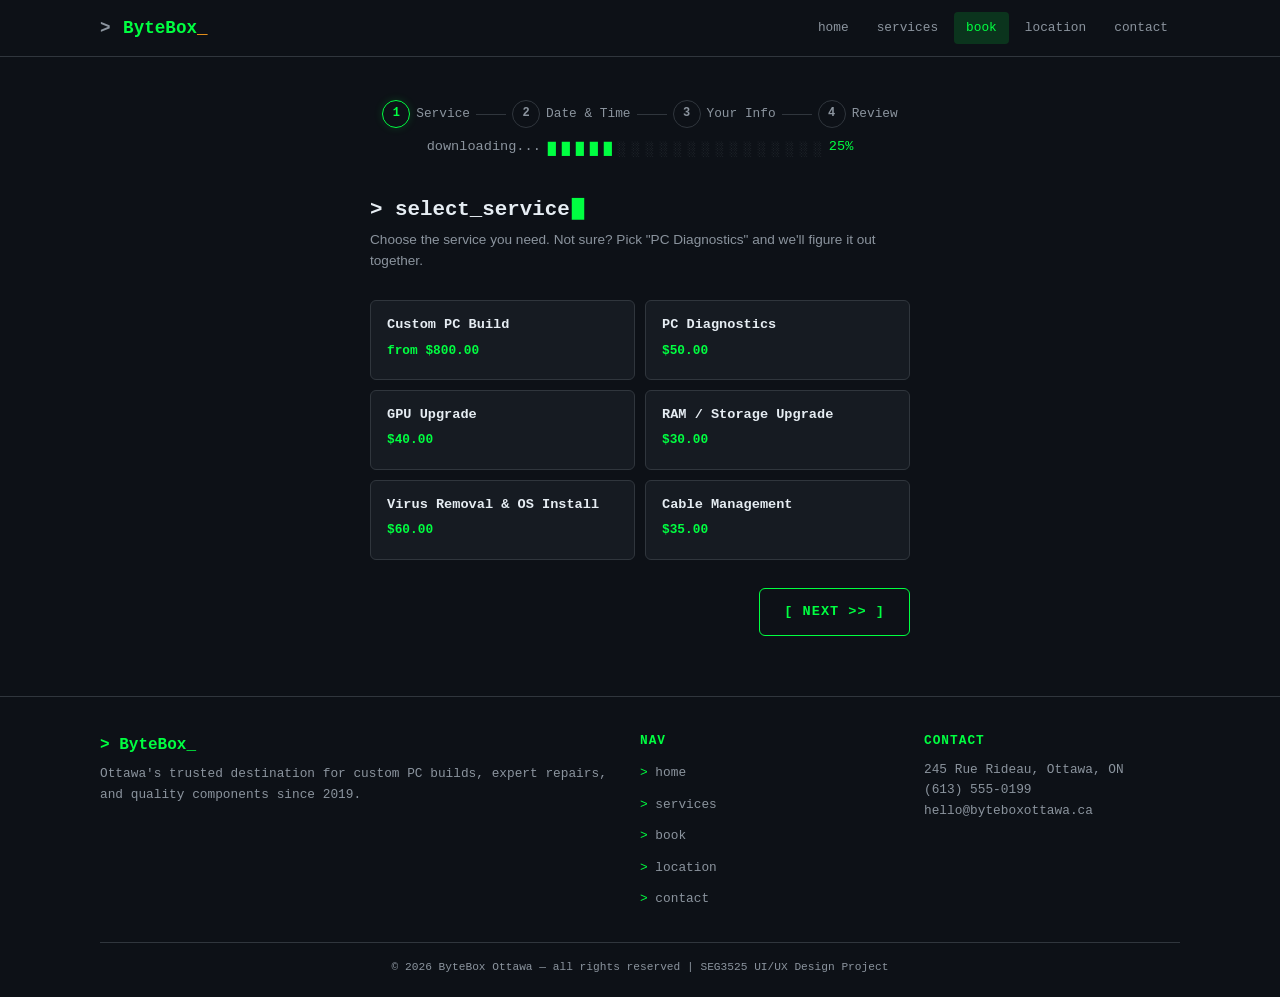
==== commit 125d5168: "Clean up: remove ASCII art, tone down terminal theme" ====
--- a/booking.html
+++ b/booking.html
@@ -202,7 +202,6 @@
 
   <footer class="footer">
     <div class="container">
-      <div class="footer-divider">════════════════════════════════════════════════════════════════</div>
       <div class="footer-grid">
         <div>
           <div class="footer-logo">> ByteBox_</div>
--- a/css/styles.css
+++ b/css/styles.css
@@ -26,8 +26,7 @@
 @keyframes blink{0%,50%{opacity:1}51%,100%{opacity:0}}
 .cursor::after{content:"█";color:var(--accent);animation:blink 1s step-end infinite;margin-left:2px}
 
-/* ===== SCANLINES ===== */
-.scanlines::after{content:"";position:absolute;top:0;left:0;width:100%;height:100%;background:repeating-linear-gradient(0deg,transparent,transparent 2px,rgba(0,0,0,.08) 2px,rgba(0,0,0,.08) 4px);pointer-events:none;z-index:1}
+/* ===== SCANLINES (disabled) ===== */
 
 /* ===== NAV (terminal bar) ===== */
 .nav{position:fixed;top:0;left:0;width:100%;z-index:100;background:var(--bg);border-bottom:1px solid var(--border);font-family:var(--mono)}
@@ -45,38 +44,32 @@
 .hamburger.open span:nth-child(3){transform:rotate(-45deg) translate(5px,-5px)}
 
 /* ===== HERO ===== */
-.hero{padding:120px 0 60px;position:relative;overflow:hidden}
-.hero-inner{display:grid;grid-template-columns:1fr 1fr;gap:40px;align-items:center}
-.hero-text h1{font-size:clamp(1.8rem,4vw,2.8rem);margin-bottom:16px;color:var(--text-heading)}
-.hero-text h1 .accent{color:var(--accent)}
-.hero-text p{font-size:clamp(.9rem,2vw,1.05rem);color:var(--text-muted);max-width:440px;margin-bottom:28px;font-family:var(--font)}
-.hero-ascii{font-family:var(--mono);font-size:clamp(.45rem,.9vw,.7rem);line-height:1.15;color:var(--accent);opacity:.7;white-space:pre;text-align:right;user-select:none}
+.hero{padding:140px 0 80px;position:relative;overflow:hidden}
+.hero-centered{text-align:center;max-width:600px;margin:0 auto}
+.hero-centered h1{font-size:clamp(1.8rem,4vw,2.8rem);margin-bottom:16px;color:var(--text-heading)}
+.hero-centered h1 .accent{color:var(--accent)}
+.hero-centered p{font-size:clamp(.9rem,2vw,1.05rem);color:var(--text-muted);margin-bottom:28px;font-family:var(--font)}
 .btn{display:inline-flex;align-items:center;gap:8px;padding:12px 24px;border-radius:var(--radius);font-weight:600;font-size:.85rem;cursor:pointer;transition:all var(--transition);font-family:var(--mono)}
 .btn-primary{background:transparent;color:var(--accent);border:1px solid var(--accent);text-transform:uppercase;letter-spacing:1px}
 .btn-primary:hover{background:var(--accent);color:var(--bg);box-shadow:0 0 20px var(--accent-glow);transform:translateY(-1px)}
 .btn-secondary{border:1px solid var(--border);color:var(--text-muted)}
 .btn-secondary:hover{border-color:var(--amber);color:var(--amber);transform:translateY(-1px)}
-.hero-actions{display:flex;gap:12px;flex-wrap:wrap}
+.hero-actions{display:flex;gap:12px;flex-wrap:wrap;justify-content:center}
 
 /* ===== SECTION ===== */
-.section{padding:64px 0}
+.section{padding:52px 0}
 .section-title{font-size:clamp(1.3rem,2.5vw,1.6rem);margin-bottom:8px}
 .section-title.center{text-align:center}
 .section-sub{color:var(--text-muted);max-width:520px;font-size:.9rem;margin-bottom:40px;font-family:var(--font)}
 .section-sub.center{text-align:center;margin-left:auto;margin-right:auto}
 .section-header{text-align:center;margin-bottom:40px}
-.section-header .prefix{color:var(--accent);font-family:var(--mono);font-size:.8rem;display:block;margin-bottom:4px}
+.section-header .prefix{color:var(--text-muted);font-family:var(--mono);font-size:.75rem;display:block;margin-bottom:4px}
 
 /* ===== TERMINAL CARDS ===== */
 .card-grid{display:grid;grid-template-columns:repeat(auto-fill,minmax(300px,1fr));gap:20px}
-.card,.service-card{background:var(--bg-card);border:1px solid var(--border);border-radius:var(--radius);overflow:hidden;transition:all var(--transition);position:relative}
-.card:hover,.service-card:hover{border-color:var(--accent);box-shadow:0 0 16px rgba(0,255,65,.1)}
+.card,.service-card{background:var(--bg-card);border:1px solid var(--border);border-left:3px solid var(--accent);border-radius:var(--radius);overflow:hidden;transition:all var(--transition);position:relative}
+.card:hover,.service-card:hover{border-color:var(--accent);box-shadow:0 0 12px rgba(0,255,65,.06)}
 .card-titlebar,.service-card-titlebar{display:flex;align-items:center;gap:8px;padding:10px 14px;background:rgba(0,0,0,.3);border-bottom:1px solid var(--border);font-family:var(--mono);font-size:.75rem;color:var(--text-muted)}
-.card-titlebar .dots,.service-card-titlebar .dots{display:flex;gap:5px}
-.card-titlebar .dots span,.service-card-titlebar .dots span{width:10px;height:10px;border-radius:50%;display:block}
-.card-titlebar .dots span:nth-child(1){background:#ff5f57}
-.card-titlebar .dots span:nth-child(2){background:#febc2e}
-.card-titlebar .dots span:nth-child(3){background:#28c840}
 .card-body,.service-card-body{padding:24px}
 .card-body h3,.service-card-body h3{font-size:1rem;margin-bottom:8px}
 .card-body p,.service-card-body p{color:var(--text-muted);font-size:.85rem;margin-bottom:14px;font-family:var(--font);line-height:1.5}
@@ -143,8 +136,8 @@
 
 .form-group{margin-bottom:18px}
 .form-group label{display:block;font-size:.8rem;font-weight:600;margin-bottom:4px;color:var(--accent);font-family:var(--mono)}
-.form-group input,.form-group select,.form-group textarea{width:100%;padding:10px 14px;background:rgba(0,0,0,.3);border:1px solid var(--border);border-radius:var(--radius);color:var(--accent);font-size:.9rem;font-family:var(--mono);transition:border-color var(--transition)}
-.form-group input::placeholder,.form-group textarea::placeholder{color:var(--text-muted);font-family:var(--mono)}
+.form-group input,.form-group select,.form-group textarea{width:100%;padding:10px 14px;background:rgba(0,0,0,.3);border:1px solid var(--border);border-radius:var(--radius);color:var(--text);font-size:.9rem;font-family:var(--font);transition:border-color var(--transition)}
+.form-group input::placeholder,.form-group textarea::placeholder{color:var(--text-muted)}
 .form-group select{color:var(--text)}
 .form-group input:focus,.form-group select:focus,.form-group textarea:focus{border-color:var(--accent);box-shadow:0 0 8px var(--accent-dim)}
 .form-group textarea{resize:vertical;min-height:80px}
@@ -218,7 +211,7 @@
 
 /* ===== FOOTER (terminal style) ===== */
 .footer{border-top:1px solid var(--border);padding:36px 0 20px;font-family:var(--mono)}
-.footer-divider{color:var(--border);font-size:.7rem;text-align:center;margin-bottom:24px;overflow:hidden;white-space:nowrap;letter-spacing:2px}
+.footer-divider{display:none}
 .footer-grid{display:grid;grid-template-columns:2fr 1fr 1fr;gap:28px;margin-bottom:24px}
 .footer h4{font-size:.8rem;margin-bottom:12px;color:var(--accent);text-transform:uppercase;letter-spacing:1px}
 .footer p,.footer a{color:var(--text-muted);font-size:.8rem}
@@ -250,10 +243,7 @@
   .nav-links.open{max-height:350px;padding:8px 0}
   .nav-links a{padding:12px 20px;text-align:left;border-bottom:1px solid rgba(48,54,61,.3)}
   .hamburger{display:flex}
-  .hero-inner{grid-template-columns:1fr;text-align:center}
-  .hero-text p{margin-left:auto;margin-right:auto}
-  .hero-ascii{display:none}
-  .hero-actions{justify-content:center}
+  .hero-centered{text-align:center}
   .card-grid,.services-grid,.service-options{grid-template-columns:1fr}
   .testimonials-grid{grid-template-columns:1fr}
   .location-grid,.contact-grid{grid-template-columns:1fr}
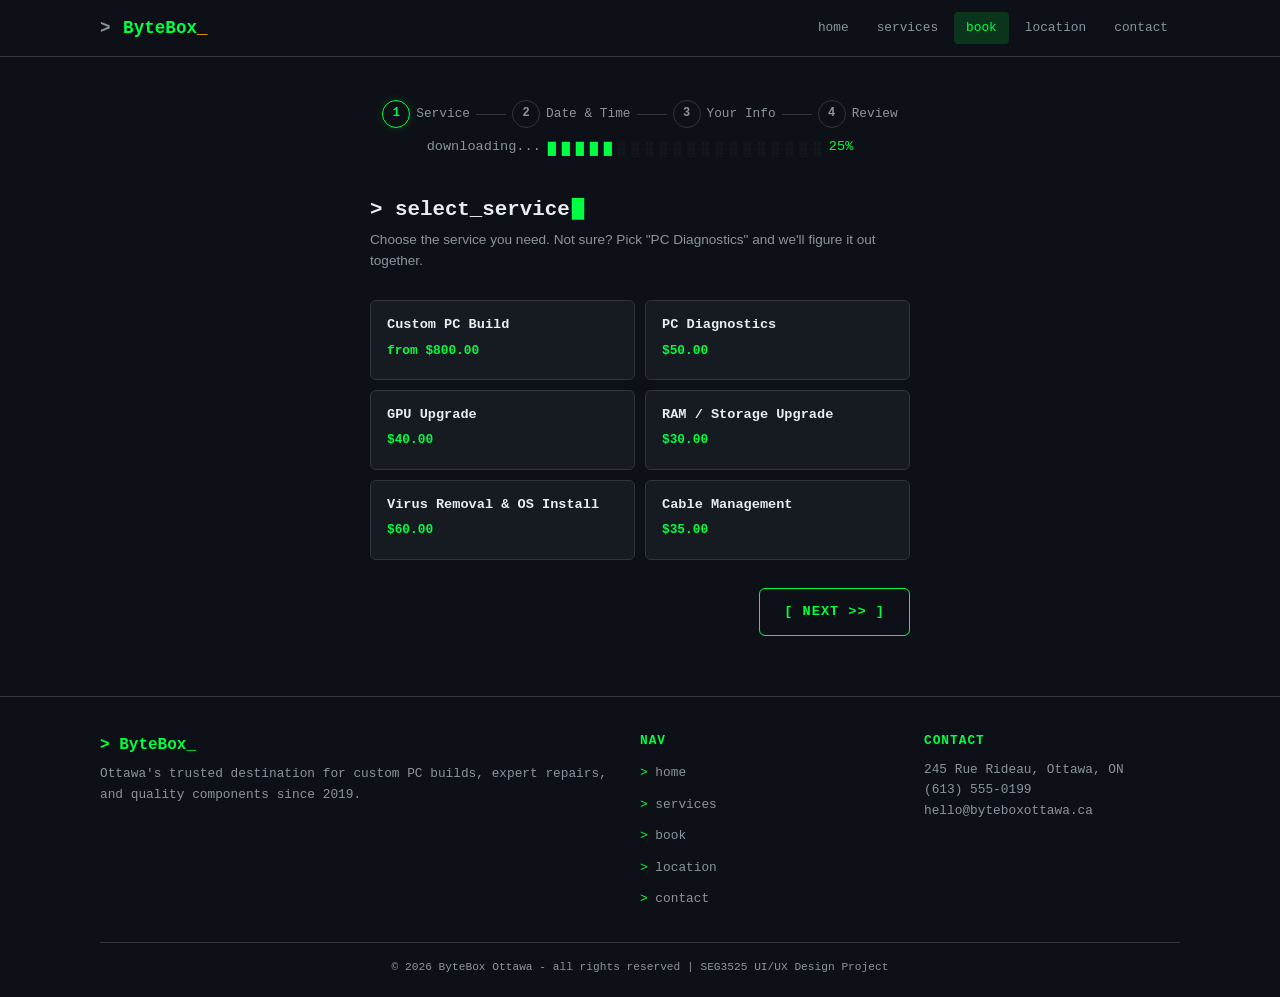
==== commit cdcd4786: "Remove em dashes and BS from text" ====
--- a/booking.html
+++ b/booking.html
@@ -3,7 +3,7 @@
 <head>
   <meta charset="UTF-8">
   <meta name="viewport" content="width=device-width, initial-scale=1.0">
-  <title>Book a Service — ByteBox Ottawa</title>
+  <title>Book a Service - ByteBox Ottawa</title>
   <link rel="stylesheet" href="css/styles.css">
 </head>
 <body>
@@ -154,8 +154,8 @@
               <label for="bikeType">pc_type:</label>
               <select id="bikeType" required>
                 <option value="">select…</option>
-                <option>Desktop — Custom Build</option>
-                <option>Desktop — Pre-built</option>
+                <option>Desktop - Custom Build</option>
+                <option>Desktop - Pre-built</option>
                 <option>Laptop</option>
                 <option>Workstation</option>
                 <option>Other</option>
@@ -224,7 +224,7 @@
           <p>hello@byteboxottawa.ca</p>
         </div>
       </div>
-      <div class="footer-bottom">© 2026 ByteBox Ottawa — all rights reserved | SEG3525 UI/UX Design Project</div>
+      <div class="footer-bottom">© 2026 ByteBox Ottawa - all rights reserved | SEG3525 UI/UX Design Project</div>
     </div>
   </footer>
 
--- a/css/styles.css
+++ b/css/styles.css
@@ -46,8 +46,14 @@
 /* ===== HERO ===== */
 .hero{padding:140px 0 80px;position:relative;overflow:hidden}
 .hero-centered{text-align:center;max-width:600px;margin:0 auto}
+.hero-split{display:grid;grid-template-columns:1fr 1fr;gap:48px;align-items:center}
+.hero-text h1{font-size:clamp(1.8rem,4vw,2.8rem);margin-bottom:16px;color:var(--text-heading)}
+.hero-text p{text-align:left;margin:0 0 32px}
+.hero-actions{justify-content:flex-start}
+.hero-ascii{display:flex;justify-content:center;align-items:center}
 .hero-centered h1{font-size:clamp(1.8rem,4vw,2.8rem);margin-bottom:16px;color:var(--text-heading)}
 .hero-centered h1 .accent{color:var(--accent)}
+.ascii-art{color:var(--accent);font-family:var(--mono);font-size:clamp(.3rem,.65vw,.55rem);line-height:1.1;margin:0;text-align:left;display:inline-block;opacity:.7;user-select:none;white-space:pre}
 .hero-centered p{font-size:clamp(.9rem,2vw,1.05rem);color:var(--text-muted);margin-bottom:28px;font-family:var(--font)}
 .btn{display:inline-flex;align-items:center;gap:8px;padding:12px 24px;border-radius:var(--radius);font-weight:600;font-size:.85rem;cursor:pointer;transition:all var(--transition);font-family:var(--mono)}
 .btn-primary{background:transparent;color:var(--accent);border:1px solid var(--accent);text-transform:uppercase;letter-spacing:1px}
@@ -244,6 +250,10 @@
   .nav-links a{padding:12px 20px;text-align:left;border-bottom:1px solid rgba(48,54,61,.3)}
   .hamburger{display:flex}
   .hero-centered{text-align:center}
+  .hero-split{grid-template-columns:1fr;text-align:center}
+  .hero-text p{text-align:center}
+  .hero-actions{justify-content:center}
+  .hero-ascii{display:none}
   .card-grid,.services-grid,.service-options{grid-template-columns:1fr}
   .testimonials-grid{grid-template-columns:1fr}
   .location-grid,.contact-grid{grid-template-columns:1fr}
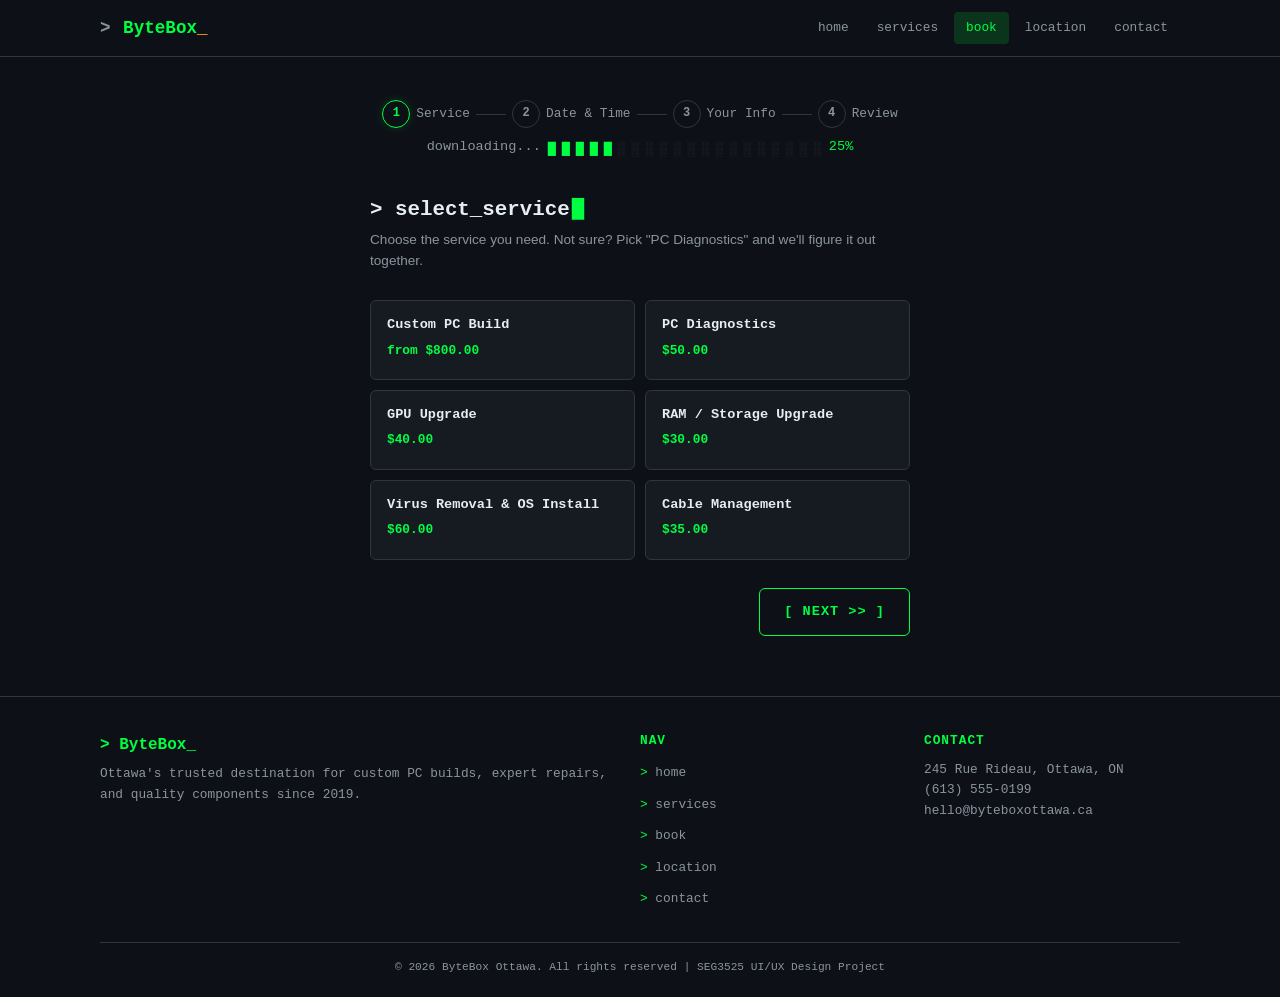
==== commit 09157159: "Remove all em/en dashes, rephrase sentences naturally" ====
--- a/booking.html
+++ b/booking.html
@@ -3,7 +3,7 @@
 <head>
   <meta charset="UTF-8">
   <meta name="viewport" content="width=device-width, initial-scale=1.0">
-  <title>Book a Service - ByteBox Ottawa</title>
+  <title>Book a Service: ByteBox Ottawa</title>
   <link rel="stylesheet" href="css/styles.css">
 </head>
 <body>
@@ -98,7 +98,7 @@
         <!-- Step 2: Date & Time -->
         <div class="form-step" data-step="2">
           <h2>> pick_datetime<span class="cursor"></span></h2>
-          <p class="step-desc">We're open Monday–Saturday, 9 AM – 6 PM. Choose a slot that works for you.</p>
+          <p class="step-desc">We're open Monday to Saturday, 9 AM to 6 PM. Choose a slot that works for you.</p>
           <div class="form-row">
             <div class="form-group">
               <label for="bookDate">date:</label>
@@ -154,8 +154,8 @@
               <label for="bikeType">pc_type:</label>
               <select id="bikeType" required>
                 <option value="">select…</option>
-                <option>Desktop - Custom Build</option>
-                <option>Desktop - Pre-built</option>
+                <option>Desktop (Custom Build)</option>
+                <option>Desktop (Pre-built)</option>
                 <option>Laptop</option>
                 <option>Workstation</option>
                 <option>Other</option>
@@ -224,7 +224,7 @@
           <p>hello@byteboxottawa.ca</p>
         </div>
       </div>
-      <div class="footer-bottom">© 2026 ByteBox Ottawa - all rights reserved | SEG3525 UI/UX Design Project</div>
+      <div class="footer-bottom">© 2026 ByteBox Ottawa. All rights reserved | SEG3525 UI/UX Design Project</div>
     </div>
   </footer>
 
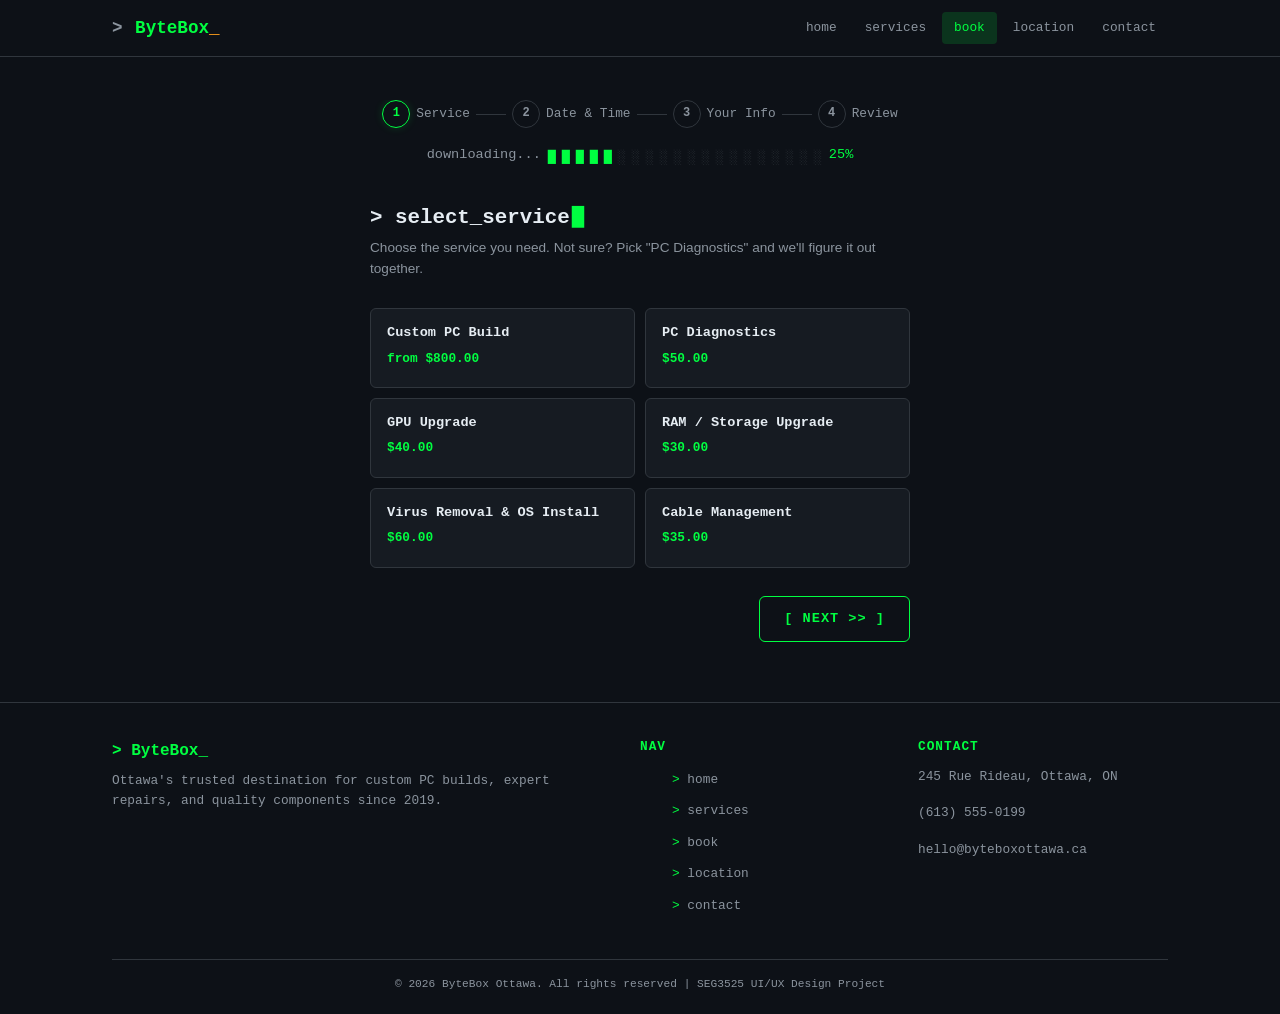
==== commit 1c9cd638: "Add Bootstrap 5.3.3 CDN + utility classes" ====
--- a/booking.html
+++ b/booking.html
@@ -4,6 +4,7 @@
   <meta charset="UTF-8">
   <meta name="viewport" content="width=device-width, initial-scale=1.0">
   <title>Book a Service: ByteBox Ottawa</title>
+  <link href="https://cdn.jsdelivr.net/npm/bootstrap@5.3.3/dist/css/bootstrap.min.css" rel="stylesheet">
   <link rel="stylesheet" href="css/styles.css">
 </head>
 <body>
@@ -102,12 +103,12 @@
           <div class="form-row">
             <div class="form-group">
               <label for="bookDate">date:</label>
-              <input type="date" id="bookDate" required>
+              <input type="date" class="form-control" id="bookDate" required>
               <div class="error-msg">ERR: please select a valid future date.</div>
             </div>
             <div class="form-group">
               <label for="bookTime">time:</label>
-              <select id="bookTime" required>
+              <select class="form-select" id="bookTime" required>
                 <option value="">select a time…</option>
                 <option>9:00 AM</option>
                 <option>10:00 AM</option>
@@ -135,24 +136,24 @@
           <div class="form-row">
             <div class="form-group">
               <label for="clientName">name:</label>
-              <input type="text" id="clientName" placeholder="john_doe" required>
+              <input type="text" class="form-control" id="clientName" placeholder="john_doe" required>
               <div class="error-msg">ERR: please enter your name.</div>
             </div>
             <div class="form-group">
               <label for="clientEmail">email:</label>
-              <input type="email" id="clientEmail" placeholder="john@example.com" required>
+              <input type="email" class="form-control" id="clientEmail" placeholder="john@example.com" required>
               <div class="error-msg">ERR: please enter a valid email.</div>
             </div>
           </div>
           <div class="form-row">
             <div class="form-group">
               <label for="clientPhone">phone:</label>
-              <input type="tel" id="clientPhone" placeholder="(613) 555-0100" required>
+              <input type="tel" class="form-control" id="clientPhone" placeholder="(613) 555-0100" required>
               <div class="error-msg">ERR: please enter your phone number.</div>
             </div>
             <div class="form-group">
               <label for="bikeType">pc_type:</label>
-              <select id="bikeType" required>
+              <select class="form-select" id="bikeType" required>
                 <option value="">select…</option>
                 <option>Desktop (Custom Build)</option>
                 <option>Desktop (Pre-built)</option>
@@ -165,7 +166,7 @@
           </div>
           <div class="form-group">
             <label for="bookNotes">notes: (optional)</label>
-            <textarea id="bookNotes" placeholder="describe the issue or what you're looking for…"></textarea>
+            <textarea class="form-control" id="bookNotes" placeholder="describe the issue or what you're looking for…"></textarea>
           </div>
           <div class="form-actions">
             <button type="button" class="btn btn-secondary" data-prev><< back</button>
@@ -229,5 +230,6 @@
   </footer>
 
   <script src="js/main.js"></script>
+<script src="https://cdn.jsdelivr.net/npm/bootstrap@5.3.3/dist/js/bootstrap.bundle.min.js"></script>
 </body>
 </html>
